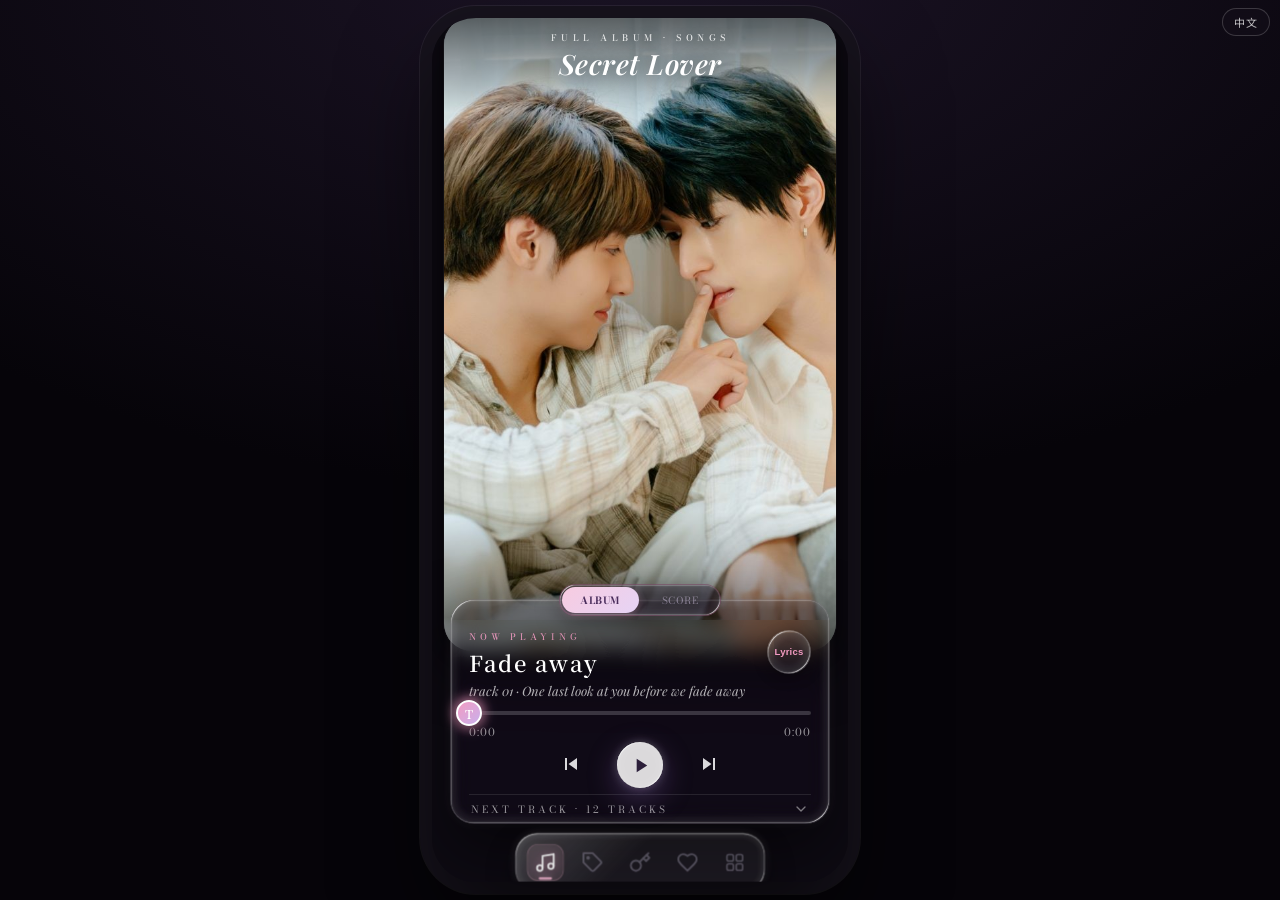
==== en.html @ 8507bc4d "fix iOS unlock zoom: .form-input font-size 16px (test+en)" ====
<!DOCTYPE html>
<html lang="en">
<head>
<meta charset="utf-8">
<!-- iPhone 鐵則：viewport-fit=cover 必須有，安全區才會生效 -->
<meta name="viewport" content="width=device-width, initial-scale=1, viewport-fit=cover">
<!-- PWA / iPhone 加入主畫面 -->
<meta name="apple-mobile-web-app-capable" content="yes">
<meta name="mobile-web-app-capable" content="yes">
<!-- theme-color 由 app.js 依 ALBUM_CONFIG.theme.themeColor 覆寫 -->
<meta name="theme-color" content="#0d0a12">
<meta name="app-version" content="v2-smooth">
<link rel="manifest" href="test.webmanifest">
<!-- 標題與 icon 由 app.js 從 config 填入 -->
<title>Secret Lover · OST Platform</title>
<link id="apple-touch-icon" rel="apple-touch-icon" href="score-cover.jpg">

<!-- 字體（想換字體就改這行 + styles.css 的 --font-* 變數） -->
<link rel="preconnect" href="https://fonts.googleapis.com">
<link rel="preconnect" href="https://fonts.gstatic.com" crossorigin>
<link href="https://fonts.googleapis.com/css2?family=Bodoni+Moda:ital,wght@0,400..900;1,400..900&family=Playfair+Display:ital,wght@0,400..900;1,400..900&family=Noto+Serif+TC:wght@400;600;700&family=Noto+Sans+TC:wght@400;500&display=swap" rel="stylesheet">

<style>
/* =====================================================================
 * ALBUM APP TEMPLATE — styles.css
 * =====================================================================
 * 不含專輯專屬資料。所有顏色透過 CSS 變數（由 app.js 從
 * ALBUM_CONFIG.theme 注入），換專輯不需要改這個檔案。
 *
 * iPhone 鐵則（來自實測，違反任何一條 iPhone Safari 就會壞）：
 *   1. 每個 backdrop-filter 都「同時」有 -webkit-backdrop-filter
 *   2. 安全區：env(safe-area-inset-top / bottom)
 *   3. 高度：100vh 後面補 100dvh
 *   4. viewport meta 必須有 viewport-fit=cover（在 index.html）
 * ===================================================================== */

:root {
  /* 預設值 = Secret Lover 主題；app.js 會用 ALBUM_CONFIG.theme 覆寫 */
  --bg: #0d0a12;
  --bg-top: #1c1426;
  --surface: rgba(22, 16, 28, .55);
  --primary: #f29bc2;
  --secondary: #c9b0ec;
  --accent: #afc7f6;
  --text: #ffffff;
  --muted: rgba(255, 255, 255, .62);
  /* app.js 會把 primary 換算成 r,g,b 填進來，供 rgba() 使用 */
  --primary-rgb: 242, 155, 194;
  --grad: linear-gradient(135deg, var(--primary), var(--secondary) 52%, var(--accent));
  --font-display: 'Playfair Display', serif;   /* 英文斜體大標 */
  --font-label: 'Bodoni Moda', serif;          /* 小型全大寫 label / 數字 */
  --font-serif-tc: 'Noto Serif TC', serif;     /* 中文標題 */
  --font-sans-tc: 'Noto Sans TC', sans-serif;  /* 中文內文 */
}

* { margin: 0; padding: 0; box-sizing: border-box; -webkit-tap-highlight-color: transparent; }

html, body {
  height: 100vh;
  height: 100dvh; /* iPhone：dvh 蓋掉 vh */
  overflow: hidden;
  background: var(--bg);
  color: var(--text);
  font-family: var(--font-sans-tc);
  -webkit-font-smoothing: antialiased;
}

/* ---- 舞台：手機滿版；桌機置中成手機比例 --------------------------- */
#stage {
  position: relative;
  width: 100%;
  height: 100vh;
  height: 100dvh;
  margin: 0 auto;
  overflow: hidden;
  background: var(--bg);
}
@media (min-width: 520px) {
  body { display: flex; align-items: center; justify-content: center;
         background: radial-gradient(130% 100% at 50% -5%, var(--bg-top), #060409 60%); }
  #stage { width: 416px; height: min(870px, 96vh); border-radius: 44px;
           box-shadow: 0 44px 90px rgba(0,0,0,.6), 0 0 0 12px #17131d, 0 0 0 13px rgba(255,255,255,.07); }
}

/* ---- 分頁 screen ---------------------------------------------------- */
.screen { position: absolute; inset: 0; display: none; overflow-y: auto;
          -webkit-overflow-scrolling: touch; }
.screen.active { display: block; }
.screen-sub { background: radial-gradient(120% 60% at 50% 0%, var(--bg-top), var(--bg) 70%);
              padding: 62px 0 calc(96px + env(safe-area-inset-bottom)); }

/* =====================================================================
 * PLAYER
 * =================================================================== */
#screen-player { background: var(--bg); }
.player-fold { height: 100%; min-height: 520px; display: flex; flex-direction: column; }

/* 封面：圓角長方形 + 上方留白（DESIGN LOCK：不要改成貼頂滿版） */
.cover-card {
  position: relative; flex: 1; min-height: 240px; overflow: hidden;
  margin: calc(16px + env(safe-area-inset-top)) 12px 0;
  border-radius: 28px;
  box-shadow: 0 22px 50px rgba(0,0,0,.58), 0 5px 16px rgba(0,0,0,.42), 0 0 0 1px rgba(255,255,255,.06);
}
.cover-card img, .cover-card video {
  position: absolute; inset: 0; width: 100%; height: 100%;
  object-fit: cover; object-position: center 42%;
  transform-origin: center 45%;
  animation: breathe 7s ease-in-out infinite;
  animation-play-state: paused; /* 播放時 app.js 切成 running（呼吸動畫） */
}
.cover-card.playing img, .cover-card.playing video { animation-play-state: running; }
/* 有設定 coverVideo 時，影片顯示、圖片當作影片載入前的 poster 用途隱藏 */
.cover-card video { display: none; }
.cover-card.has-video video { display: block; }
.cover-card.has-video img { display: none; }
.cover-shade {
  position: absolute; inset: 0;
  background: linear-gradient(180deg, rgba(0,0,0,.6) 0%, rgba(0,0,0,.33) 7%,
              transparent 15%, transparent 78%, rgba(0,0,0,.3) 91%, rgba(0,0,0,.51) 100%);
}
.cover-titles { position: absolute; top: 0; left: 0; right: 0; padding: 14px 24px 0;
                text-align: center; z-index: 2; }
.cover-eyebrow { font-family: var(--font-label); font-weight: 500; font-size: 9px;
                 letter-spacing: 4.5px; color: rgba(255,255,255,.85);
                 text-transform: uppercase; text-shadow: 0 1px 8px rgba(0,0,0,.5); }
.cover-title-en { font-family: var(--font-display); font-style: italic; font-weight: 600;
                  font-size: 28px; letter-spacing: .5px; line-height: 1; margin-top: 5px;
                  text-shadow: 0 3px 20px rgba(0,0,0,.6); }

/* Now Playing：毛玻璃卡片，往上疊在封面（DESIGN LOCK） */
.np-card {
  position: relative; z-index: 3;
  margin: -52px 18px calc(86px + env(safe-area-inset-bottom));
  padding: 12px 18px 4px;
  background: var(--surface);
  backdrop-filter: blur(22px);
  -webkit-backdrop-filter: blur(22px); /* iPhone 必要 */
  border: 1px solid rgba(255,255,255,.14);
  border-radius: 24px;
  box-shadow: 0 24px 60px rgba(0,0,0,.5);
}
.np-head { display: flex; justify-content: space-between; align-items: flex-start; }
.np-label { font-family: var(--font-label); font-size: 9px; letter-spacing: 4px;
            color: var(--primary); text-transform: uppercase; }
.np-title { font-family: var(--font-serif-tc); font-size: 22px; font-weight: 600;
            margin-top: 3px; letter-spacing: 1.5px;
            white-space: nowrap; overflow: hidden; text-overflow: ellipsis; }
.np-sub { font-family: var(--font-display); font-style: italic; font-size: 13px;
          color: rgba(255,255,255,.7); margin-top: 4px;
          white-space: nowrap; overflow: hidden; text-overflow: ellipsis; }
.np-actions { display: flex; gap: 8px; margin-left: 12px; flex: none; }
.icon-round {
  position: relative; width: 44px; height: 44px; border-radius: 50%;
  background: rgba(var(--primary-rgb), .12); border: 1px solid rgba(var(--primary-rgb), .45);
  display: flex; align-items: center; justify-content: center; cursor: pointer; color: var(--primary);
}
.icon-round:active { transform: scale(.92); }
.icon-round.liked svg { animation: bounce .5s ease; }

/* 進度條 */
.prog { position: relative; height: 4px; border-radius: 4px;
        background: rgba(255,255,255,.18); cursor: pointer; margin-top: 12px;
        touch-action: none; }
.prog-fill { position: absolute; left: 0; top: 0; height: 100%; border-radius: 4px;
             width: 0%; background: var(--grad); }
.prog-glow { position: absolute; top: 50%; left: 0%; transform: translate(-50%, -50%);
             width: 32px; height: 32px; border-radius: 50%;
             background: rgba(var(--primary-rgb), .9); filter: blur(7px); opacity: .34;
             pointer-events: none; }
.prog-glow.pulsing { animation: dotPulse 2.4s ease-in-out infinite; }
.prog-dot { position: absolute; top: 50%; left: 0%; transform: translate(-50%, -50%);
            width: 26px; height: 26px; border-radius: 50%; z-index: 1;
            background: var(--grad); border: 2px solid #fff;
            display: flex; align-items: center; justify-content: center;
            font-family: var(--font-serif-tc); font-size: 12px; font-weight: 600; color: #fff;
            box-shadow: 0 2px 10px rgba(0,0,0,.4), 0 0 12px rgba(var(--primary-rgb), .9); }
.prog-dot:empty { width: 14px; height: 14px; } /* 沒設定角色標籤時退回小圓點 */
.np-times { display: flex; justify-content: space-between; margin-top: 9px;
            font-family: var(--font-label); font-size: 11px; letter-spacing: 1px;
            color: rgba(255,255,255,.55); }

/* 控制鍵 */
.np-controls { display: flex; align-items: center; justify-content: center;
               gap: 28px; margin-top: 2px; }
.btn-ghost { background: none; border: none; cursor: pointer; padding: 6px;
             color: rgba(255,255,255,.85); }
.btn-ghost:active { transform: scale(.9); }
.btn-play {
  width: 46px; height: 46px; border-radius: 50%; border: none; cursor: pointer;
  background: rgba(255,255,255,.85);
  backdrop-filter: blur(4px);
  -webkit-backdrop-filter: blur(4px);
  display: flex; align-items: center; justify-content: center;
  box-shadow: 0 10px 30px rgba(120,90,160,.45),
              inset 0 1px 10px rgba(var(--primary-rgb), .55),
              inset 0 0 0 1px rgba(255,255,255,.55);
}
.btn-play:active { transform: scale(.94); }
.btn-play svg { fill: #2c1f3a; }

/* Next Scene（打開 Bottom Sheet） */
.np-next { display: flex; align-items: center; justify-content: space-between;
           border-top: 1px solid rgba(255,255,255,.10); margin-top: 6px;
           padding: 6px 2px 2px; cursor: pointer; }
.np-next span { font-family: var(--font-label); font-size: 10px; letter-spacing: 3px;
                color: rgba(255,255,255,.6); text-transform: uppercase; }

/* 曲目列表（fold 之下） */
.tracklist-block { background: var(--bg);
                   /* 依照《播放器設計系統－完整規格》：版面結構圖裡 NP 卡下面
                      直接就是浮動 nav，曲目清單是靠 Next Scene 打開 Bottom Sheet
                      看，不是在主畫面用負 margin 「偷跑」出來。這裡不做任何負值
                      上拉，避免跟 nav 佔用的區域打架。 */
                   margin-top: 0;
                   padding: 18px 16px calc(120px + env(safe-area-inset-bottom)); }
.tracklist-caption { font-family: var(--font-label); font-size: 10px; letter-spacing: 3px;
                     color: rgba(255,255,255,.5); text-transform: uppercase; padding: 0 12px 8px; }
.track-row { display: flex; align-items: center; gap: 13px; padding: 10px 12px;
             border-radius: 14px; cursor: pointer; }
.track-row:active { background: rgba(255,255,255,.05); }
.track-row.current { background: rgba(var(--primary-rgb), .10); }
.track-row.revealing { animation: reveal .5s ease both; }
.track-num { font-family: var(--font-label); font-size: 13px; width: 24px;
             text-align: center; color: #9a93a8; flex: none; }
.track-name { flex: 1; min-width: 0; font-family: var(--font-serif-tc); font-size: 16px;
              color: rgba(255,255,255,.82);
              white-space: nowrap; overflow: hidden; text-overflow: ellipsis; }
.track-row.current .track-num { color: var(--primary); }
.track-row.current .track-name { color: #fff; }
.track-row.locked .track-num { color: #5f5870; }
.track-row.locked .track-name { color: #7a7388; font-style: italic; letter-spacing: 1px; }
.track-dl { display: flex; align-items: center; justify-content: center;
            width: 34px; height: 34px; flex: none; border: none; border-radius: 10px;
            background: rgba(var(--primary-rgb), .12); cursor: pointer; color: var(--primary); }

/* =====================================================================
 * BOTTOM SHEET（曲目表：可滑動、iOS 拖曳把手關閉）
 * =================================================================== */
#sheet-backdrop { position: absolute; inset: 0; z-index: 60;
                  background: rgba(8,6,12,.55); animation: fadeIn .25s ease; }
#sheet {
  position: absolute; left: 0; right: 0; bottom: 0; z-index: 61; height: 84%;
  background: linear-gradient(180deg, var(--bg-top), var(--bg));
  border-radius: 26px 26px 0 0;
  border-top: 1px solid rgba(255,255,255,.12);
  display: flex; flex-direction: column;
  animation: slideUp .32s cubic-bezier(.22,.9,.3,1);
  touch-action: none; /* 拖曳關閉時避免頁面捲動打架 */
  will-change: transform;
}
#sheet.dragging { animation: none; transition: none; }
#sheet.snapping { transition: transform .28s cubic-bezier(.22,.9,.3,1); }
.sheet-grabber { width: 44px; height: 5px; border-radius: 3px;
                 background: rgba(255,255,255,.28); margin: 10px auto 0; flex: none; }
.sheet-head { padding: 8px 24px; display: flex; align-items: center;
              justify-content: space-between; flex: none; }
.sheet-eyebrow { font-family: var(--font-label); font-size: 10px; letter-spacing: 4px;
                 color: var(--primary); text-transform: uppercase; }
.sheet-title { font-family: var(--font-serif-tc); font-size: 15px; margin-top: 4px;
               letter-spacing: 2px; }
.sheet-close { width: 34px; height: 34px; border-radius: 50%;
               background: rgba(255,255,255,.08); border: none; color: #fff;
               cursor: pointer; display: flex; align-items: center; justify-content: center; }
.sheet-list { flex: 1; overflow-y: auto; -webkit-overflow-scrolling: touch;
              padding: 6px 14px calc(30px + env(safe-area-inset-bottom));
              touch-action: pan-y; }
.sheet-list .track-row { padding: 13px 14px; }

/* =====================================================================
 * LYRICS OVERLAY
 * =================================================================== */
#lyrics-overlay { position: absolute; inset: 0; z-index: 65;
                  background: rgba(10,7,14,.92);
                  backdrop-filter: blur(18px);
                  -webkit-backdrop-filter: blur(18px);
                  display: flex; flex-direction: column; animation: fadeIn .25s ease; }
.lyrics-head { flex: none; padding: calc(20px + env(safe-area-inset-top)) 24px 10px;
               display: flex; align-items: flex-start; justify-content: space-between; }
.lyrics-body { flex: 1; overflow-y: auto; -webkit-overflow-scrolling: touch;
               padding: 8px 30px calc(60px + env(safe-area-inset-bottom));
               font-family: var(--font-serif-tc); font-size: 16px; line-height: 2.2;
               color: rgba(255,255,255,.86); white-space: pre-wrap; text-align: center;
               letter-spacing: 1px; }
.lyrics-empty { color: var(--muted); font-size: 13px; padding-top: 60px; text-align: center; }

/* =====================================================================
 * PURCHASE（付費Unlock頁）
 * =================================================================== */
.page-titles { text-align: center; padding: 0 28px; }
.page-title-en { font-family: var(--font-display); font-style: italic; font-size: 27px; }
.page-title-tc { font-family: var(--font-serif-tc); font-size: 16px;
                 color: rgba(255,255,255,.85); letter-spacing: 2px; margin-top: 8px; }
.page-note { font-size: 12.5px; color: rgba(255,255,255,.5); margin-top: 12px; line-height: 1.75; }

.plans { padding: 28px 22px 0; display: flex; flex-direction: column; gap: 18px; }
.plan { position: relative; border-radius: 22px; padding: 24px 22px; cursor: pointer;
        background: rgba(255,255,255,.04); border: 1.5px solid rgba(255,255,255,.12); }
.plan.deluxe { background: rgba(var(--primary-rgb), .07);
               border-color: rgba(var(--primary-rgb), .45); }
.plan.selected { border-color: var(--primary); }
.plan-badge { position: absolute; top: -11px; right: 18px; background: var(--grad);
              color: #fff; font-family: var(--font-label); font-size: 10px;
              padding: 5px 12px; border-radius: 20px; letter-spacing: 2px; }
.plan-name { font-family: var(--font-serif-tc); font-size: 15px; letter-spacing: 1px; }
.plan-price { font-family: var(--font-label); font-size: 30px; font-weight: 700; margin-top: 4px; }
.plan-features { margin-top: 16px; display: flex; flex-direction: column; gap: 10px; }
.plan-feature { display: flex; gap: 9px; font-size: 12.5px; color: rgba(255,255,255,.7);
                align-items: center; }
.plan-feature svg { flex: none; stroke: var(--primary); }

.cta-block { padding: 18px 24px 0; }
.btn-primary { display: block; width: 100%; text-align: center; padding: 15px;
               border-radius: 16px; background: var(--grad); color: #fff; border: none;
               font-family: var(--font-serif-tc); font-size: 14px; letter-spacing: 2px;
               cursor: pointer; font-weight: 600; }
.btn-primary:active { transform: scale(.98); }
.btn-outline { display: block; width: 100%; text-align: center; padding: 14px;
               margin-top: 11px; border-radius: 16px; background: none; color: var(--primary);
               border: 1.5px solid rgba(var(--primary-rgb), .5);
               font-family: var(--font-serif-tc); font-size: 13px; letter-spacing: 2px;
               cursor: pointer; }

/* =====================================================================
 * UNLOCK（兌換頁）
 * =================================================================== */
.unlock-lock-badge { width: 62px; height: 62px; border-radius: 50%;
                     background: rgba(var(--primary-rgb), .14);
                     border: 1px solid rgba(var(--primary-rgb), .4);
                     display: flex; align-items: center; justify-content: center;
                     margin: 0 auto 16px; color: var(--primary); }
.form-block { padding: 22px 28px 0; }
.form-label { font-family: var(--font-label); font-size: 11px; font-weight: 600;
              color: rgba(255,255,255,.5); letter-spacing: 3px; }
.form-input { width: 100%; margin: 9px 0 18px; padding: 15px; border-radius: 16px;
              border: 1.5px solid rgba(255,255,255,.14); background: rgba(255,255,255,.05);
              font-size: 14px; color: #fff; outline: none; font-family: var(--font-serif-tc); }
.form-input:focus { border-color: rgba(var(--primary-rgb), .6); }
.form-hint { text-align: center; font-size: 12px; color: rgba(255,255,255,.5); margin-top: 22px;
             cursor: pointer; }
.form-hint b { color: var(--primary); font-weight: 500; }

.unlocked-card { border-radius: 22px; background: rgba(var(--primary-rgb), .08);
                 border: 1px solid rgba(var(--primary-rgb), .3);
                 padding: 28px 22px; text-align: center; margin: 26px 24px 0; }
.unlocked-check { width: 58px; height: 58px; border-radius: 50%; background: var(--grad);
                  display: flex; align-items: center; justify-content: center; margin: 0 auto 16px; }
.unlocked-eyebrow { font-family: var(--font-label); font-size: 11px; color: var(--primary);
                    letter-spacing: 3px; }
.unlocked-title { font-family: var(--font-serif-tc); font-size: 17px; margin-top: 8px;
                  letter-spacing: 1px; }
.unlocked-actions { display: flex; gap: 10px; margin-top: 20px; justify-content: center;
                    flex-wrap: wrap; }
.btn-chip { display: flex; align-items: center; gap: 7px; padding: 13px 22px;
            border-radius: 14px; background: rgba(255,255,255,.08); color: #fff;
            border: 1px solid rgba(255,255,255,.16); font-family: var(--font-serif-tc);
            font-size: 13px; letter-spacing: 1.5px; cursor: pointer; text-decoration: none; }
.btn-chip.grad { background: var(--grad); border: none; }
.unlocked-note { font-size: 11px; color: rgba(255,255,255,.38); margin-top: 13px;
                 letter-spacing: .5px; }
.unlocked-reset { font-size: 11px; color: rgba(255,255,255,.28); margin-top: 16px;
                  letter-spacing: .5px; cursor: pointer; text-decoration: underline;
                  text-underline-offset: 3px; }

/* =====================================================================
 * MOOD WALL（粉絲Mood Wall）
 * =================================================================== */
.mood-count { text-align: center; font-size: 12px; color: rgba(255,255,255,.5);
              letter-spacing: .5px; padding: 18px 28px 4px; }
.mood-count b { color: var(--primary); font-weight: 600; font-family: var(--font-label); }
.mood-form { margin: 10px 20px 0; padding: 18px 17px; border-radius: 22px;
             background: rgba(255,255,255,.05);
             backdrop-filter: blur(10px);
             -webkit-backdrop-filter: blur(10px);
             border: 1px solid rgba(var(--primary-rgb), .22);
             box-shadow: 0 12px 30px rgba(0,0,0,.3); }
.mood-form .form-input { margin: 0; padding: 12px 14px; border-radius: 14px; font-size: 13.5px; }
.mood-tags { display: flex; flex-wrap: wrap; gap: 8px; margin: 14px 0 4px; }
.mood-tag { padding: 7px 14px; border-radius: 20px; font-size: 12px;
            font-family: var(--font-serif-tc); cursor: pointer;
            background: rgba(255,255,255,.05); color: rgba(255,255,255,.6);
            border: 1px solid rgba(255,255,255,.16); }
.mood-tag.selected { background: var(--grad); color: #fff; border-color: transparent;
                     box-shadow: 0 5px 14px rgba(var(--primary-rgb), .3); }
.mood-textarea { width: 100%; min-height: 74px; resize: none; margin-top: 12px;
                 padding: 13px 15px; border-radius: 14px;
                 border: 1.5px solid rgba(255,255,255,.14); background: rgba(255,255,255,.05);
                 font-size: 13.5px; line-height: 1.6; color: #fff; outline: none;
                 font-family: var(--font-serif-tc); }
.mood-chars { text-align: right; font-family: var(--font-label); font-size: 11px;
              color: rgba(255,255,255,.4); margin-top: 6px; }
.mood-err { color: var(--primary); font-size: 11.5px; text-align: center; margin-top: 4px; }
.mood-submit { margin-top: 10px; border-radius: 22px; }
.mood-notes { padding: 20px 20px 0; }
.mood-note { background: rgba(255,255,255,.04);
             backdrop-filter: blur(8px);
             -webkit-backdrop-filter: blur(8px);
             border: 1px solid rgba(255,255,255,.08); border-radius: 18px;
             padding: 15px 17px; margin-bottom: 12px; }
.mood-note.new { animation: reveal .5s ease both; }
.mood-note-head { display: flex; align-items: center; gap: 9px; margin-bottom: 9px; }
.mood-note-name { font-family: var(--font-serif-tc); font-size: 13px; font-weight: 600;
                  color: #e6def0; }
.mood-note-tag { font-size: 10.5px; color: var(--primary);
                 background: rgba(var(--primary-rgb), .14); padding: 3px 10px;
                 border-radius: 14px; letter-spacing: .5px; white-space: nowrap; }
.mood-note-text { font-family: var(--font-serif-tc); font-size: 13.5px; line-height: 1.7;
                  color: rgba(255,255,255,.85); }
.mood-note-time { font-family: var(--font-label); font-size: 10.5px;
                  color: rgba(255,255,255,.35); margin-top: 9px; letter-spacing: .5px; }

/* =====================================================================
 * GALLERY（Photos：橫向滑動相簿，scroll-snap 一次一張）
 * =================================================================== */
.gallery-scroll {
  display: flex; gap: 14px; margin-top: 22px; padding: 4px 28px 8px;
  overflow-x: auto; scroll-snap-type: x mandatory; -webkit-overflow-scrolling: touch;
  scrollbar-width: none;
}
.gallery-scroll::-webkit-scrollbar { display: none; }
.gallery-slide {
  position: relative; flex: 0 0 78%; scroll-snap-align: center;
  aspect-ratio: 3 / 4.4; border-radius: 24px; overflow: hidden;
  box-shadow: 0 18px 40px rgba(0,0,0,.5), 0 4px 14px rgba(0,0,0,.35),
              0 0 0 1px rgba(255,255,255,.06);
}
.gallery-slide img {
  position: absolute; inset: 0; width: 100%; height: 100%;
  object-fit: cover; object-position: center 30%;
}
.gallery-slide .gallery-shade {
  position: absolute; inset: 0;
  background: linear-gradient(180deg, transparent 60%, rgba(0,0,0,.55) 100%);
}
.gallery-slide .gallery-caption {
  position: absolute; left: 16px; right: 16px; bottom: 14px;
  font-family: var(--font-serif-tc); font-size: 12.5px; letter-spacing: .5px;
  color: rgba(255,255,255,.9);
}
.gallery-dots { display: flex; justify-content: center; gap: 7px; margin-top: 16px; }
.gallery-dot { width: 6px; height: 6px; border-radius: 50%;
               background: rgba(255,255,255,.25); transition: background .25s ease, transform .25s ease; }
.gallery-dot.active { background: var(--primary); transform: scale(1.3); }

/* =====================================================================
 * FLOATING ISLAND BOTTOM NAV（DESIGN LOCK：浮動島狀 pill）
 * =================================================================== */
#nav-wrap { position: absolute; left: 0; right: 0;
            bottom: calc(12px + env(safe-area-inset-bottom)); /* 避開 home indicator */
            z-index: 70; display: flex; justify-content: center; pointer-events: none; }
#nav { position: relative; display: flex; padding: 6px; border-radius: 30px;
       background: rgba(18,18,22,.16);
       backdrop-filter: blur(44px) saturate(1.7);
       -webkit-backdrop-filter: blur(44px) saturate(1.7); /* iPhone 必要 */
       border: 1px solid rgba(255,255,255,.1);
       box-shadow: 0 16px 42px rgba(0,0,0,.44), 0 2px 8px rgba(0,0,0,.26),
                   inset 0 1px 0 rgba(255,255,255,.32), inset 0 -8px 16px rgba(255,255,255,.05);
       pointer-events: auto; }
#nav::before { content: ""; position: absolute; inset: 0; border-radius: 30px;
               background: linear-gradient(135deg, rgba(255,255,255,.16), transparent 42%);
               pointer-events: none; }
#nav-ind { position: absolute; top: 6px; left: 6px; width: 64px;
           height: calc(100% - 12px); border-radius: 21px;
           transform: translateX(0);
           transition: transform .46s cubic-bezier(.34,1.32,.42,1);
           background: linear-gradient(180deg, rgba(255,255,255,.26), rgba(var(--primary-rgb), .12));
           box-shadow: inset 0 1px 0 rgba(255,255,255,.45),
                       inset 0 0 12px rgba(var(--primary-rgb), .18),
                       inset 0 -6px 12px rgba(255,255,255,.06), 0 4px 12px rgba(0,0,0,.16);
           backdrop-filter: blur(6px);
           -webkit-backdrop-filter: blur(6px);
           pointer-events: none; }
.navbtn { position: relative; z-index: 1; width: 64px; padding: 7px 0 6px;
          border: none; background: none; cursor: pointer;
          display: flex; flex-direction: column; align-items: center; gap: 3px;
          font-family: var(--font-serif-tc); font-size: 9px; letter-spacing: 1.2px;
          color: #8f8a9c; transition: color .3s ease, transform .18s ease; }
.navbtn:active { transform: scale(.92); }
.navbtn .navico { display: flex; transition: filter .35s ease; }
.navbtn .navlbl { opacity: .62; transition: opacity .3s ease; }
.navbtn.active { color: #fbd6e6; }
.navbtn.active .navico { filter: drop-shadow(0 0 7px rgba(var(--primary-rgb), .6)); }
.navbtn.active .navlbl { opacity: 1; }
.navbtn.pop .navico { animation: tabPop .26s cubic-bezier(.34,1.3,.4,1); }

/* =====================================================================
 * TOAST / 動畫特效
 * =================================================================== */
#toast { position: absolute; left: 50%; bottom: calc(96px + env(safe-area-inset-bottom));
         z-index: 100; transform: translateX(-50%);
         background: rgba(20,15,26,.96); border: 1px solid rgba(var(--primary-rgb), .4);
         color: #fff; padding: 10px 20px; border-radius: 22px; font-size: 12.5px;
         font-family: var(--font-serif-tc); white-space: nowrap; max-width: 84%;
         overflow: hidden; text-overflow: ellipsis; text-align: center;
         box-shadow: 0 8px 24px rgba(0,0,0,.5);
         opacity: 0; pointer-events: none; transition: opacity .25s ease; }
#toast.show { opacity: 1; }

#fx-layer { position: absolute; inset: 0; z-index: 80; pointer-events: none; overflow: hidden; }
.fx-heart { position: absolute; }
.fx-glow { position: absolute; width: 150px; height: 150px; border-radius: 50%;
           background: radial-gradient(circle, rgba(var(--primary-rgb), .55),
                       rgba(var(--primary-rgb), .22) 55%, transparent 72%);
           transform: translate(-50%, -50%); animation: glowFade 1.1s ease-out both; }
.fx-ring { position: absolute; width: 64px; height: 64px; border-radius: 50%;
           border: 1.5px solid rgba(var(--primary-rgb), .8);
           transform: translate(-50%, -50%);
           animation: ringPulse .9s cubic-bezier(.2,.7,.3,1) both; }
.fx-bloom { position: absolute; transform: translate(-50%, -50%);
            filter: drop-shadow(0 4px 14px rgba(var(--primary-rgb), .6));
            animation: bloomHeart 1s cubic-bezier(.3,1.3,.5,1) both; }
#unlock-fx { position: absolute; inset: 0; z-index: 90; pointer-events: none;
             background: radial-gradient(60% 50% at 50% 45%,
                         rgba(var(--primary-rgb), .55), rgba(var(--primary-rgb), .3) 45%,
                         transparent 72%);
             animation: burstGlow 1.8s ease-out forwards; }
#unlock-fx .fx-ring2 { position: absolute; left: 50%; top: 42%;
                       transform: translate(-50%, -50%); width: 120px; height: 120px;
                       border-radius: 50%; border: 2px solid rgba(var(--primary-rgb), .7);
                       animation: ring 1.4s ease-out forwards; }
.fx-float { position: absolute; bottom: 35%; animation: floatUp 1.2s ease-out both; }

.hidden { display: none !important; }

/* ---- keyframes ------------------------------------------------------ */
@keyframes breathe   { 0%,100% { transform: scale(1); } 50% { transform: scale(1.05); } }
@keyframes reveal    { 0% { opacity: 0; transform: translateY(12px); } 100% { opacity: 1; transform: none; } }
@keyframes fadeIn    { from { opacity: 0; } to { opacity: 1; } }
@keyframes slideUp   { from { transform: translateY(100%); } to { transform: none; } }
@keyframes bounce    { 0% { transform: scale(1); } 30% { transform: scale(1.2); } 55% { transform: scale(.95); } 100% { transform: scale(1); } }
@keyframes tabPop    { 0% { transform: scale(1); } 32% { transform: scale(.9); } 66% { transform: scale(1.07); } 100% { transform: scale(1); } }
@keyframes dotPulse  { 0%,100% { opacity: .3; transform: translate(-50%,-50%) scale(.8); } 50% { opacity: .78; transform: translate(-50%,-50%) scale(1.25); } }
@keyframes ring      { 0% { transform: translate(-50%,-50%) scale(.6); opacity: .7; } 100% { transform: translate(-50%,-50%) scale(2.4); opacity: 0; } }
@keyframes ringPulse { 0% { opacity: .7; transform: translate(-50%,-50%) scale(.35); } 100% { opacity: 0; transform: translate(-50%,-50%) scale(2.8); } }
@keyframes glowFade  { 0% { opacity: 0; transform: translate(-50%,-50%) scale(.5); } 28% { opacity: 1; transform: translate(-50%,-50%) scale(1); } 100% { opacity: 0; transform: translate(-50%,-50%) scale(1.6); } }
@keyframes bloomHeart{ 0% { opacity: 0; transform: translate(-50%,-50%) scale(.25); } 32% { opacity: 1; transform: translate(-50%,-50%) scale(1.18); } 48% { transform: translate(-50%,-50%) scale(1); } 100% { opacity: 0; transform: translate(-50%,-50%) scale(.9) translateY(-30px); } }
@keyframes burstGlow { 0% { opacity: 0; } 25% { opacity: 1; } 100% { opacity: 0; } }
@keyframes floatUp   { 0% { opacity: 0; transform: translateY(0) scale(.5); } 12% { opacity: 1; } 100% { opacity: 0; transform: translateY(-220px) scale(1.15); } }
@keyframes floatHeart{ 0% { opacity: 0; transform: translate(-50%,-50%) scale(.2) rotate(0); }
                       18% { opacity: .95; transform: translate(-50%,-50%) scale(var(--s)) rotate(0); }
                       100% { opacity: 0; transform: translate(calc(-50% + var(--dx)), calc(-50% - var(--rise))) scale(var(--s)) rotate(var(--r2)); } }
@keyframes heartbeat { 0%,100% { transform: scale(1); } 30% { transform: scale(1.22); } 55% { transform: scale(1); } }

</style>
</head>
<body>
<div id="viewfade" style="position:fixed;inset:0;background:#0d0a12;z-index:99999;opacity:0;pointer-events:none;transition:opacity .2s ease"></div>
<script>(function(){try{if(sessionStorage.getItem('slv-switch')==='1'){var f=document.getElementById('viewfade');f.style.transition='none';f.style.opacity='1';}}catch(e){}})();</script>
<div id="stage">

  <!-- ================= PLAYER（Listen）================= -->
  <section id="screen-player" class="screen active">
    <div class="player-fold">

      <!-- 封面（換圖：album-config.js → coverImage） -->
      <div class="cover-card" id="cover-card">
        <img id="cover-img" src="" alt="">
        <video id="cover-video" autoplay muted loop playsinline webkit-playsinline></video>
        <div class="cover-shade"></div>
        <div class="cover-titles">
          <div class="cover-eyebrow" id="cover-eyebrow"></div>
          <div class="cover-title-en" id="cover-title-en"></div>
        </div>
      </div>

      <!-- Now Playing 毛玻璃卡片 -->
      <div class="np-card">
        <div class="np-head">
          <div style="flex:1;min-width:0">
            <div class="np-label" id="np-label"></div>
            <div class="np-title" id="np-title">—</div>
            <div class="np-sub" id="np-sub"></div>
          </div>
          <div class="np-actions">
            <!-- Lyrics按鈕（這首歌沒Lyrics時 app.js 會自動隱藏） -->
            <button class="icon-round" id="btn-lyrics" title="Lyrics">
              <svg width="20" height="20" viewBox="0 0 24 24" fill="none" stroke="currentColor" stroke-width="2" stroke-linecap="round" stroke-linejoin="round"><path d="M12 20h9"/><path d="M4 20h2"/><path d="M4 4h16"/><path d="M4 12h10"/></svg>
            </button>
            <!-- heart-flutter收藏 -->
            <button class="icon-round" id="btn-heart" title="Save this moment">
              <svg width="22" height="22" viewBox="0 0 24 24" fill="none" stroke="currentColor" stroke-width="2" stroke-linejoin="round"><path d="M12 21s-7.5-4.6-10-9.3C.3 8.3 1.9 4.8 5.2 4.8c2 0 3.3 1.2 3.9 2.2.6-1 1.9-2.2 3.9-2.2 3.3 0 4.9 3.5 3.2 6.9C19.5 16.4 12 21 12 21z"/></svg>
            </button>
          </div>
        </div>

        <!-- 進度條（可點、可拖曳） -->
        <div class="prog" id="prog">
          <div class="prog-fill" id="prog-fill"></div>
          <div class="prog-glow" id="prog-glow"></div>
          <div class="prog-dot" id="prog-dot"></div>
        </div>
        <div class="np-times"><span id="t-cur">0:00</span><span id="t-dur">0:00</span></div>

        <!-- 控制鍵 -->
        <div class="np-controls">
          <button class="btn-ghost" id="btn-prev" title="Previous">
            <svg width="24" height="24" viewBox="0 0 24 24" fill="currentColor"><path d="M6 6h2v12H6zm3.5 6 8.5 6V6z"/></svg>
          </button>
          <button class="btn-play" id="btn-play" title="Play / Pause">
            <svg width="23" height="23" viewBox="0 0 24 24"><path id="play-icon-path" d="M8 5v14l11-7z"/></svg>
          </button>
          <button class="btn-ghost" id="btn-next" title="Next">
            <svg width="24" height="24" viewBox="0 0 24 24" fill="currentColor"><path d="M6 18l8.5-6L6 6v12zM16 6v12h2V6h-2z"/></svg>
          </button>
        </div>

        <!-- Next Scene → 打開 Bottom Sheet 曲目表 -->
        <div class="np-next" id="btn-open-sheet">
          <span id="next-scene-label"></span>
          <svg width="16" height="16" viewBox="0 0 24 24" fill="none" stroke="rgba(255,255,255,.45)" stroke-width="2" stroke-linecap="round" stroke-linejoin="round"><polyline points="6 9 12 15 18 9"/></svg>
        </div>
      </div>
    </div>

    <!-- 完整曲目列表（fold 之下，與 OST 相同） -->
    <div class="tracklist-block">
      <div class="tracklist-caption" id="tracklist-caption"></div>
      <div id="tracklist"></div>
    </div>
  </section>

  <!-- ================= PURCHASE（付費Unlock）================= -->
  <section id="screen-purchase" class="screen screen-sub">
    <div class="page-titles">
      <div class="page-title-en" id="purchase-title-en"></div>
      <div class="page-title-tc" id="purchase-title-tc"></div>
      <div class="page-note" id="purchase-note"></div>
    </div>
    <!-- 方案卡（app.js 依 config.payment 產生） -->
    <div class="plans" id="plans"></div>
    <div class="cta-block">
      <button class="btn-primary" id="btn-checkout"></button>
      <button class="btn-outline" id="btn-goto-unlock">Already purchased? Enter your code</button>
    </div>
  </section>

  <!-- ================= UNLOCK（Secret · 兌換）================= -->
  <section id="screen-unlock" class="screen screen-sub">
    <div class="page-titles">
      <div class="page-title-en" id="unlock-title-en"></div>
      <div class="page-title-tc" id="unlock-subtitle" style="font-size:14px;color:rgba(255,255,255,.6);letter-spacing:3px"></div>
    </div>

    <!-- 未Unlock：email + code 表單 -->
    <div id="unlock-form-view">
      <div style="text-align:center;padding:26px 28px 0">
        <div class="unlock-lock-badge">
          <svg width="26" height="26" viewBox="0 0 24 24" fill="none" stroke="currentColor" stroke-width="2" stroke-linecap="round" stroke-linejoin="round"><rect x="3" y="11" width="18" height="11" rx="2"/><path d="M7 11V7a5 5 0 0 1 9.9-1"/></svg>
        </div>
        <div class="page-note" style="margin-top:0;padding:0 10px">購買後兌換碼會寄到信箱，請用「購買時的 email」UnlockFull Album</div>
      </div>
      <div class="form-block">
        <label class="form-label" for="in-email">EMAIL</label>
        <input class="form-input" id="in-email" type="email" placeholder="you@example.com" autocomplete="email">
        <label class="form-label" for="in-code">REDEEM CODE</label>
        <input class="form-input" id="in-code" type="text" placeholder="" autocomplete="off" style="margin-bottom:22px">
        <button class="btn-primary" id="btn-redeem">Unlock</button>
        <div class="form-hint" id="btn-goto-purchase">Not purchased yet? <b>See plans →</b></div>
      </div>
    </div>

    <!-- 已Unlock -->
    <div id="unlock-done-view" class="hidden">
      <div class="unlocked-card">
        <div class="unlocked-check">
          <svg width="26" height="26" viewBox="0 0 24 24" fill="none" stroke="#fff" stroke-width="2.4" stroke-linecap="round" stroke-linejoin="round"><polyline points="20 6 9 17 4 12"/></svg>
        </div>
        <div class="unlocked-eyebrow">FULL ALBUM UNLOCKED</div>
        <div class="unlocked-title" id="unlocked-title"></div>
        <div class="page-note" id="unlocked-desc" style="margin-top:8px"></div>
        <div class="unlocked-actions">
          <button class="btn-chip" id="btn-goto-player">Go listen →</button>
          <a class="btn-chip grad hidden" id="btn-wav" target="_blank" rel="noopener">
            <svg width="15" height="15" viewBox="0 0 24 24" fill="none" stroke="#fff" stroke-width="2.2" stroke-linecap="round" stroke-linejoin="round"><path d="M21 15v4a2 2 0 0 1-2 2H5a2 2 0 0 1-2-2v-4"/><polyline points="7 10 12 15 17 10"/><line x1="12" y1="15" x2="12" y2="3"/></svg>
            Download lossless WAV ↗
          </a>
        </div>
        <div class="unlocked-note" id="unlocked-plan-note"></div>
        <div class="unlocked-reset" id="btn-reset-unlock">Reset unlock (test only)</div>
      </div>
    </div>
  </section>

  <!-- ================= MOOD WALL（Mood Wall）================= -->
  <section id="screen-mood" class="screen screen-sub">
    <div class="page-titles">
      <div style="font-family:var(--font-label);font-weight:700;font-size:23px;letter-spacing:3px" id="mood-heading"></div>
      <div class="page-title-tc" id="mood-subheading" style="font-size:13px;color:rgba(255,255,255,.65);margin-top:12px;letter-spacing:1px;line-height:1.7"></div>
      <div style="font-family:var(--font-label);font-size:10px;letter-spacing:3px;color:var(--primary);margin-top:7px;text-transform:uppercase" id="mood-eyebrow"></div>
    </div>
    <div class="mood-count">Tonight <b id="mood-count">0</b> people left their secrets here.</div>
    <div class="mood-form">
      <input class="form-input" id="mood-name" type="text" placeholder="Your nickname" maxlength="16" autocomplete="off">
      <div class="mood-tags" id="mood-tags"></div>
      <textarea class="mood-textarea" id="mood-text" maxlength="80" placeholder="Listening to this song right now — what do you want to leave behind?"></textarea>
      <div class="mood-chars"><span id="mood-chars">0</span> / 80</div>
      <div class="mood-err hidden" id="mood-err">Write a little something first.</div>
      <button class="btn-primary mood-submit" id="btn-mood-submit">Leave a mood</button>
    </div>
    <div class="mood-notes" id="mood-notes"></div>
  </section>

  <!-- ================= GALLERY（Photos，滑動相簿）================= -->
  <section id="screen-gallery" class="screen screen-sub">
    <div class="page-titles">
      <div style="font-family:var(--font-label);font-weight:700;font-size:23px;letter-spacing:3px" id="gallery-heading">GALLERY</div>
      <div class="page-title-tc" id="gallery-subheading" style="font-size:13px;color:rgba(255,255,255,.65);margin-top:12px;letter-spacing:1px;line-height:1.7"></div>
    </div>
    <div class="gallery-scroll" id="gallery-scroll"></div>
    <div class="gallery-dots" id="gallery-dots"></div>
  </section>

  <!-- ================= BOTTOM SHEET（曲目表，可拖曳關閉）================= -->
  <div id="sheet-backdrop" class="hidden"></div>
  <div id="sheet" class="hidden">
    <div class="sheet-grabber" id="sheet-grabber"></div>
    <div class="sheet-head">
      <div>
        <div class="sheet-eyebrow">Track List</div>
        <div class="sheet-title" id="sheet-title"></div>
      </div>
      <button class="sheet-close" id="btn-close-sheet">
        <svg width="18" height="18" viewBox="0 0 24 24" fill="none" stroke="currentColor" stroke-width="2" stroke-linecap="round"><line x1="6" y1="6" x2="18" y2="18"/><line x1="18" y1="6" x2="6" y2="18"/></svg>
      </button>
    </div>
    <div class="sheet-list" id="sheet-list"></div>
  </div>

  <!-- ================= LYRICS OVERLAY ================= -->
  <div id="lyrics-overlay" class="hidden">
    <div class="lyrics-head">
      <div>
        <div class="sheet-eyebrow" id="lyrics-eyebrow">Lyrics</div>
        <div class="sheet-title" id="lyrics-title"></div>
      </div>
      <button class="sheet-close" id="btn-close-lyrics">
        <svg width="18" height="18" viewBox="0 0 24 24" fill="none" stroke="currentColor" stroke-width="2" stroke-linecap="round"><line x1="6" y1="6" x2="18" y2="18"/><line x1="18" y1="6" x2="6" y2="18"/></svg>
      </button>
    </div>
    <div class="lyrics-body" id="lyrics-body"></div>
  </div>

  <!-- ================= FLOATING ISLAND NAV ================= -->
  <nav id="nav-wrap">
    <div id="nav">
      <div id="nav-ind"></div>
      <button class="navbtn active" data-screen="player">
        <span class="navico"><svg width="17" height="17" viewBox="0 0 24 24" fill="none" stroke="currentColor" stroke-width="2" stroke-linecap="round" stroke-linejoin="round"><path d="M9 18V5l12-2v13"/><circle cx="6" cy="18" r="3"/><circle cx="18" cy="16" r="3"/></svg></span>
        <span class="navlbl"></span>
      </button>
      <button class="navbtn" data-screen="purchase">
        <span class="navico"><svg width="17" height="17" viewBox="0 0 24 24" fill="none" stroke="currentColor" stroke-width="2" stroke-linecap="round" stroke-linejoin="round"><path d="M20.59 13.41 13.42 20.6a2 2 0 0 1-2.83 0L2 12V2h10l8.59 8.59a2 2 0 0 1 0 2.82Z"/><circle cx="7" cy="7" r="1"/></svg></span>
        <span class="navlbl"></span>
      </button>
      <button class="navbtn" data-screen="unlock">
        <span class="navico"><svg width="17" height="17" viewBox="0 0 24 24" fill="none" stroke="currentColor" stroke-width="2" stroke-linecap="round" stroke-linejoin="round"><circle cx="7.5" cy="15.5" r="5.5"/><path d="m21 2-9.6 9.6"/><path d="m15.5 7.5 3 3L22 7l-3-3"/></svg></span>
        <span class="navlbl"></span>
      </button>
      <button class="navbtn" data-screen="mood">
        <span class="navico"><svg width="17" height="17" viewBox="0 0 24 24" fill="none" stroke="currentColor" stroke-width="2" stroke-linecap="round" stroke-linejoin="round"><path d="M19 14c1.49-1.46 3-3.21 3-5.5A5.5 5.5 0 0 0 16.5 3c-1.76 0-3 .5-4.5 2-1.5-1.5-2.74-2-4.5-2A5.5 5.5 0 0 0 2 8.5c0 2.29 1.49 4.04 3 5.5l7 7Z"/></svg></span>
        <span class="navlbl"></span>
      </button>
      <button class="navbtn" data-screen="gallery">
        <span class="navico"><svg width="17" height="17" viewBox="0 0 24 24" fill="none" stroke="currentColor" stroke-width="2" stroke-linecap="round" stroke-linejoin="round"><rect x="3" y="3" width="18" height="18" rx="2"/><circle cx="8.5" cy="8.5" r="1.5"/><path d="m21 15-5-5L5 21"/></svg></span>
        <span class="navlbl"></span>
      </button>
    </div>
  </nav>

  <!-- TOAST + 特效層 -->
  <div id="toast"></div>
  <div id="fx-layer"></div>

</div>

<!-- 專輯資料（換專輯只改這個檔）→ 再載入引擎 -->
<script>
/* 《Secret關係》合併版 config — 雙檢視(歌曲/配樂)、一套Unlock */
(function () {
  var VIEW = "songs";
  try { VIEW = localStorage.getItem("slv-view") || "songs"; } catch (e) {}
  if (VIEW !== "songs" && VIEW !== "score") VIEW = "songs";

  var SONGS = [
    { n: 1,  title: "Fade away",            subtitle: "One last look at you before we fade away",     free: true,  audioPath: "full-01.mp3", protectedPath: null,          category: "songs", lyricsPath: "lyrics/en/01.txt", artwork: null },
    { n: 2,  title: "Sunny Day Embrace",            subtitle: "The second I held you in perfect sunlight",   free: false, audioPath: null, protectedPath: "songs/02.mp3", category: "songs", lyricsPath: "lyrics/en/02.txt", artwork: null },
    { n: 3,  title: "Round n Round",        subtitle: "Round and round, it still ends with you",       free: false, audioPath: null, protectedPath: "songs/03.mp3", category: "songs", lyricsPath: "lyrics/en/03.txt", artwork: null },
    { n: 4,  title: "Sometimes",            subtitle: "Sometimes missing you comes easier than breathing",   free: false, audioPath: null, protectedPath: "songs/04.mp3", category: "songs", lyricsPath: "lyrics/en/04.txt", artwork: null },
    { n: 5,  title: "GOOD BOY",             subtitle: "Good — only in front of you",             free: false, audioPath: null, protectedPath: "songs/05.mp3", category: "songs", lyricsPath: "lyrics/en/05.txt", artwork: null },
    { n: 6,  title: "Stay and Love Me",            subtitle: "Don't go — stay and love me",           free: false, audioPath: null, protectedPath: "songs/06.mp3", category: "songs", lyricsPath: "lyrics/en/06.txt", artwork: null },
    { n: 7,  title: "Fade away (Inst.)",     subtitle: "instrumental",              free: false, audioPath: null, protectedPath: "songs/07.mp3", category: "songs", lyricsPath: null, artwork: null },
    { n: 8,  title: "Sunny Day Embrace (Inst.)",     subtitle: "instrumental",              free: false, audioPath: null, protectedPath: "songs/08.mp3", category: "songs", lyricsPath: null, artwork: null },
    { n: 9,  title: "Round n Round (Inst.)", subtitle: "instrumental",              free: false, audioPath: null, protectedPath: "songs/09.mp3", category: "songs", lyricsPath: null, artwork: null },
    { n: 10, title: "Sometimes (Inst.)",     subtitle: "instrumental",              free: false, audioPath: null, protectedPath: "songs/10.mp3", category: "songs", lyricsPath: null, artwork: null },
    { n: 11, title: "GOOD BOY (Inst.)",      subtitle: "instrumental",              free: false, audioPath: null, protectedPath: "songs/11.mp3", category: "songs", lyricsPath: null, artwork: null },
    { n: 12, title: "Stay and Love Me (Inst.)",     subtitle: "instrumental",              free: false, audioPath: null, protectedPath: "songs/12.mp3", category: "songs", lyricsPath: null, artwork: null },
  ];

  var SCORE = [
    ["The Secret Between Us", true, "songs/01.mp3", null],
    ["True Feelings Can't Be Hidden", true, "songs/02.mp3", null],
    ["Pretending to Teach You Love", false, null, "os3/03.mp3"],
    ["After Crossing the Line", false, null, "os3/04.mp3"],
    ["Sometimes, I See You", false, null, "os3/05.mp3"],
    ["A Blue Secret Crush", false, null, "os3/06.mp3"],
    ["Holding You on a Sunny Day", false, null, "os3/07.mp3"],
    ["My Heartbeat Told the Secret First", false, null, "os3/08.mp3"],
    ["The Echo of Loving You", false, null, "os3/09.mp3"],
    ["No Third Person at the Movies", false, null, "os3/10.mp3"],
    ["If You're Scared Too", false, null, "os3/11.mp3"],
    ["Hiding Love in a Music Box", false, null, "os3/12.mp3"],
    ["A Lesson in Love", false, null, "os3/13.mp3"],
    ["Childish Duel", false, null, "os3/14.mp3"],
    ["The Little Thing Called Loving You", false, null, "os3/15.mp3"],
    ["A Safe Distance Closer to You", false, null, "os3/16.mp3"],
    ["On a Sunny Day, I Finally Understood", false, null, "os3/17.mp3"],
    ["A Heart That Must Stay Hidden", false, null, "os3/18.mp3"],
    ["Tuo & Xi Quarrel — Why Don't You Get It", false, null, "os3/19.mp3"],
    ["Waiting for A-Tuo", false, null, "os3/20.mp3"],
    ["The Final Confession — It Was Always You", false, null, "os3/21.mp3"],
  ].map(function (r, i) {
    return { n: i + 1, title: r[0], subtitle: "Original Score · Scene " + (i + 1 < 10 ? "0" : "") + (i + 1),
      free: r[1], audioPath: r[2], protectedPath: r[3], category: "score", lyricsPath: null, artwork: null };
  });

  var VIEWS = {
    songs: {
      albumId: "sl-songs", albumTitle: "Songs Album", albumTitleEn: "Secret Lover",
      albumEyebrow: "FULL ALBUM · SONGS", artistName: "Secret Lover",
      coverImage: "score-cover.jpg", coverVideo: "",
      tracks: SONGS,
      moodWall: {
        heading: "MOOD WALL", subheading: "After the title track, leave how you feel right now.", eyebrow: "Leave your feeling here",
        tags: ["heart-flutter", "want a hug", "on repeat", "crying", "so good", "stay", "sunny day", "back to you"],
        seedComments: [
          { name: "Anon heartbeat", mood: "on repeat", text: "Stay and Love Me on repeat all night — can't get out.", time: "just now" },
          { name: "Sunny one", mood: "sunny day", text: "The second Sunny Day Embrace starts, I think of that person.", time: "10 min ago" },
        ],
      },
    },
    score: {
      albumId: "sl-score", albumTitle: "Original Score", albumTitleEn: "Secret Lover",
      albumEyebrow: "ORIGINAL SCORE", artistName: "Secret Lover",
      coverImage: "score-cover.jpg", coverVideo: "",
      tracks: SCORE,
      moodWall: {
        heading: "MOOD WALL", subheading: "Which piece brings back the two of them?", eyebrow: "Leave your feeling here",
        tags: ["heart-flutter", "crossed the line", "secret crush", "confession", "can't let go", "rewatching", "Tuo & Xi", "crying"],
        seedComments: [
          { name: "Anon signal", mood: "confession", text: "The final confession scene came on and the tears just fell.", time: "just now" },
          { name: "Rewatcher", mood: "rewatching", text: "Rewatched the whole series just for the score.", time: "8 min ago" },
        ],
      },
    },
  };

  var V = VIEWS[VIEW];
  window.__slViewData = VIEWS;
  window.__slCounts = { songs: SONGS.length, score: SCORE.length };

  window.ALBUM_CONFIG = {
    albumId: V.albumId,
    albumTitle: V.albumTitle,
    albumTitleEn: V.albumTitleEn,
    albumEyebrow: V.albumEyebrow,
    artistName: V.artistName,
    coverImage: V.coverImage,
    coverVideo: V.coverVideo,
    backgroundImage: "",
    viewCategory: VIEW,

    theme: {
      bg: "#0d0a12", bgTop: "#1c1426", surface: "rgba(22,16,28,.55)",
      primary: "#f29bc2", secondary: "#b59cf0", accent: "#afc7f6",
      text: "#ffffff", muted: "rgba(255,255,255,.62)", themeColor: "#0d0a12",
      progressDot: {
        labels: ["T", "X"],
        gradients: [
          "linear-gradient(135deg,#f29bc2,#c9b0ec)",
          "linear-gradient(135deg,#b59cf0,#afc7f6)",
        ],
      },
    },

    /* 舊的雙方案卡不再使用(購買頁由三商品腳本接管),保留欄位避免 app.js 讀空 */
    payment: {
      stripeLinkBasic: "", stripeLinkDeluxe: "", currency: "NT$",
      basicPrice: 299, deluxePrice: 499, basicName: "Songs Album", deluxeName: "Complete Collection",
      basicFeatures: [], deluxeFeatures: [], deluxeBadge: "",
    },

    api: {
      workerBaseUrl: "https://secret-lover-ost-api.anthonywen0693.workers.dev",
      wavDriveLink: "",
    },

    unlock: {
      demoCodes: {},                       // 一律走 Worker /verify(TESTSONGS 等由後端驗)
      localStorageKey: "slv3-" + VIEW,     // pos/mood 依檢視分開
      sharedUnlockKey: "slv3",             // Unlock狀態共用:輸一次碼,兩邊都認得
      codePlaceholder: "SLOV-XXXX-XXXX",
    },

    tracks: V.tracks,
    moodWall: V.moodWall,

    gallery: {
      heading: "GALLERY", subheading: "Secret Lover · Photo Wall",
      photos: [{ src: "full-cover.jpg", caption: "" }],
    },

    strings: {
      navTabs: ["Listen", "Store", "Unlock", "Mood Wall", "Photos"],
      nowPlayingLabel: "Now Playing",
      nextScene: VIEW === "songs" ? "Next Track" : "Next Scene",
      purchaseTitleEn: "Unlock the Soundtrack",
      unlockTitleEn: "Unlock",
      unlockSubtitle: "Enter your code to unlock your collection",
      lyricsLabel: "Lyrics",
      noLyrics: "No lyrics for this track yet",
    },
  };
})();

</script>
<script>
/* =====================================================================
 * ALBUM APP TEMPLATE — app.js（引擎）
 * =====================================================================
 * 完全從 window.ALBUM_CONFIG 讀取資料。這個檔案不含任何專輯內容，
 * 換專輯「不需要」修改它 —— 只改 album-config.js。
 *
 * ⚠️ 已在 iPhone Safari 實測過的關鍵寫法（不要改壞）：
 *   1. 播放一律 audio.src = 串流網址 + audio.play()，且 play() 要在
 *      使用者手勢的同一個 tick 呼叫。不要改成 fetch → Blob → 播放，
 *      iOS 的自動播放限制會擋掉（手勢過期）。
 *   2. 付費曲串流靠 Worker /track 支援 HTTP Range（206）。
 *   3. 付費曲的 file 參數 = config 的 protectedPath（含資料夾前綴，
 *      例如 "os3/03.mp3"），必須與 Worker 白名單、R2 key 完全一致。
 *
 * ⚠️ 安全模型：
 *   - localStorage 的 unlocked 只是「前端顯示狀態」。就算有人手動改，
 *     也拿不到付費音檔 —— 每個 /track 請求都由 Worker 用 email+code
 *     對 KV 驗證（server-side verification）。
 *   - demo 碼（LOVE/SECRET）只是展示捷徑，正式版請在 config 清空
 *     unlock.demoCodes，並移除 Worker 內的 DEMO_CODES。
 * ===================================================================== */
(function () {
  "use strict";

  var CFG = window.ALBUM_CONFIG;
  if (!CFG) { console.error("ALBUM_CONFIG not found — load album-config.js first"); return; }

  /* ---------- 小工具 ---------- */
  function $(id) { return document.getElementById(id); }
  function esc(s) {
    return String(s == null ? "" : s)
      .replace(/&/g, "&amp;").replace(/</g, "&lt;").replace(/>/g, "&gt;")
      .replace(/"/g, "&quot;").replace(/'/g, "&#39;");
  }
  function fmt(s) {
    if (!s || !isFinite(s)) return "0:00";
    return Math.floor(s / 60) + ":" + String(Math.floor(s % 60)).padStart(2, "0");
  }
  function pad2(n) { return String(n).padStart(2, "0"); }
  function hap(p) { if (navigator.vibrate) { try { navigator.vibrate(p); } catch (e) {} } }
  function hexToRgb(hex) {
    var m = /^#?([a-f\d]{2})([a-f\d]{2})([a-f\d]{2})$/i.exec(hex || "");
    return m ? parseInt(m[1], 16) + "," + parseInt(m[2], 16) + "," + parseInt(m[3], 16) : "242,155,194";
  }

  var TRACKS = CFG.tracks || [];
  var STR = CFG.strings || {};
  var TOTAL = TRACKS.length;

  /* ---------- localStorage keys（依專輯 namespace，避免不同專輯互相污染）---------- */
  var NS = (CFG.unlock && CFG.unlock.localStorageKey) || ("album-" + CFG.albumId);
  var NSU = (CFG.unlock && CFG.unlock.sharedUnlockKey) || NS;   // Unlock狀態跨檢視共用
  var LS = { unlock: NSU + ":unlock", pos: NS + ":pos", mood: NS + ":mood", hearts: NS + ":hearts" };
  function lsGet(k, fb) { try { var v = JSON.parse(localStorage.getItem(k) || "null"); return v == null ? fb : v; } catch (e) { return fb; } }
  function lsSet(k, v) { try { localStorage.setItem(k, JSON.stringify(v)); } catch (e) {} }

  /* ---------- 主題注入：把 ALBUM_CONFIG.theme 寫進 CSS 變數 ---------- */
  (function applyTheme() {
    var t = CFG.theme || {}, r = document.documentElement.style;
    if (t.bg) r.setProperty("--bg", t.bg);
    if (t.bgTop) r.setProperty("--bg-top", t.bgTop);
    if (t.surface) r.setProperty("--surface", t.surface);
    if (t.primary) { r.setProperty("--primary", t.primary); r.setProperty("--primary-rgb", hexToRgb(t.primary)); }
    if (t.secondary) r.setProperty("--secondary", t.secondary);
    if (t.accent) r.setProperty("--accent", t.accent);
    if (t.text) r.setProperty("--text", t.text);
    if (t.muted) r.setProperty("--muted", t.muted);
    var meta = document.querySelector('meta[name="theme-color"]');
    if (meta) meta.content = t.themeColor || t.bg || "#0d0a12";
    document.title = CFG.albumTitle || "Album App";
    var icon = $("apple-touch-icon"); if (icon && CFG.coverImage) icon.href = CFG.coverImage;
    if (CFG.backgroundImage) {
      document.body.style.background = 'url("' + CFG.backgroundImage + '") center/cover fixed';
    }
  })();

  /* ---------- 靜態文案填入 ---------- */
  $("cover-img").src = CFG.coverImage || "";
  // 選填：coverVideo 設定就用循環影片取代靜態封面（自動播放需 muted+playsinline）
  if (CFG.coverVideo) {
    var cv = $("cover-video");
    cv.muted = true; cv.defaultMuted = true; // iOS Safari 自動播放必須用 JS 也設一次
    cv.src = CFG.coverVideo;
    $("cover-card").classList.add("has-video");
    cv.play && cv.play().catch(function(){});
  }
  $("cover-eyebrow").textContent = CFG.albumEyebrow || "";
  $("cover-title-en").textContent = CFG.albumTitleEn || CFG.albumTitle || "";
  $("np-label").textContent = STR.nowPlayingLabel || "Now Playing";
  $("next-scene-label").textContent = (STR.nextScene || "Next Scene") + " · " + TOTAL + " tracks";
  $("tracklist-caption").textContent = "Tracks · " + TOTAL + " tracks";
  $("sheet-title").textContent = "Track List · " + TOTAL + " tracks";
  $("purchase-title-en").textContent = STR.purchaseTitleEn || "Unlock the Album";
  $("purchase-title-tc").textContent = "Unlock the full " + TOTAL + "-track album";
  $("unlock-title-en").textContent = STR.unlockTitleEn || "Secret";
  $("unlock-subtitle").textContent = STR.unlockSubtitle || "Redeem & Unlock";
  $("unlocked-title").textContent = "Unlocked all " + TOTAL + "-track album";
  $("unlocked-desc").textContent = "All tracks unlocked — stream online + download";
  $("in-code").placeholder = (CFG.unlock && CFG.unlock.codePlaceholder) || "XXXX-XXXX";
  var freeCount = TRACKS.filter(function (t) { return t.free; }).length;
  $("purchase-note").textContent = "First " + freeCount + " tracks free to preview · unlock to stream + download";
  (CFG.moodWall || {}).heading != null && ($("mood-heading").textContent = CFG.moodWall.heading);
  $("mood-subheading").textContent = (CFG.moodWall || {}).subheading || "";
  $("mood-eyebrow").textContent = (CFG.moodWall || {}).eyebrow || "";
  (function () {
    var GAL = CFG.gallery || {};
    if (GAL.heading != null) $("gallery-heading").textContent = GAL.heading;
    $("gallery-subheading").textContent = GAL.subheading || "";
    var photos = GAL.photos || [];
    var scroll = $("gallery-scroll"), dots = $("gallery-dots");
    scroll.innerHTML = photos.map(function (p) {
      return '<div class="gallery-slide"><img src="' + esc(p.src) + '" alt="">' +
        '<div class="gallery-shade"></div>' +
        (p.caption ? '<div class="gallery-caption">' + esc(p.caption) + '</div>' : "") +
        "</div>";
    }).join("");
    dots.innerHTML = photos.map(function (_, i) {
      return '<div class="gallery-dot' + (i === 0 ? " active" : "") + '"></div>';
    }).join("");
    var dotEls = Array.prototype.slice.call(dots.children);
    var slideEls = Array.prototype.slice.call(scroll.children);
    if (slideEls.length) {
      scroll.addEventListener("scroll", function () {
        var center = scroll.scrollLeft + scroll.clientWidth / 2;
        var closest = 0, best = Infinity;
        slideEls.forEach(function (el, i) {
          var mid = el.offsetLeft + el.offsetWidth / 2;
          var d = Math.abs(mid - center);
          if (d < best) { best = d; closest = i; }
        });
        dotEls.forEach(function (d, i) { d.classList.toggle("active", i === closest); });
      }, { passive: true });
    }
  })();
  (function () {
    var labels = STR.navTabs || ["Listen", "Store", "Secret", "Mood Wall"];
    document.querySelectorAll("#nav .navbtn .navlbl").forEach(function (el, i) { el.textContent = labels[i] || ""; });
  })();

  /* ---------- 狀態 ---------- */
  var pos = lsGet(LS.pos, {});
  var state = {
    screen: "player",
    cur: Math.min(pos.cur || 0, TOTAL - 1),
    playing: false,
    dur: 0,
    selectedPlan: "basic",           // basic(299) / deluxe(599)
    unlocked: (function(){var u=lsGet(LS.unlock,{})||{};return !!(u.unlocked)||(Array.isArray(u.entries)&&u.entries.length>0);})(),
  };
  var seeking = false, saveT = 0, durFixing = false, resumeAt = 0;
  var lyricsCache = {};

  function unlockInfo() { return lsGet(LS.unlock, {}); }
  function unlockList(){ var u=lsGet(LS.unlock,{})||{}; if(Array.isArray(u.entries))return u.entries; if(u.email&&u.code)return [{email:u.email,code:u.code,product:u.product||"",unlockType:u.unlockType||""}]; return []; }
  function typeOfEntry(e){ var ut=e&&e.unlockType; if(!ut){var p=String((e&&e.product)||"");ut=(p==="199")?"songs":(p==="299"||p==="599")?"score":"complete";} return ut; }
  function ownedTypes(){ var s={}; unlockList().forEach(function(e){var ut=typeOfEntry(e); if(ut==="complete"){s.songs=1;s.score=1;s.complete=1;} else s[ut]=1;}); return s; }
  function hasCategory(cat){ var o=ownedTypes(); return !!(o.complete||o[cat]); }
  function credFor(cat){ var l=unlockList(); for(var i=0;i<l.length;i++){var ut=typeOfEntry(l[i]); if(ut==="complete"||ut===cat)return l[i];} return l[0]||{}; }
  /* 分級正規化：只有真正的 599/deluxe 才算典藏版，其餘一律 basic。
   * （對後端回傳做防呆 —— 見 PITFALLS #2） */
  function purchasedProduct() {
    return unlockList().some(function(e){ var p=String(e.product||""); return p==="599"||p==="deluxe"||p===String((CFG.payment||{}).deluxePrice); }) ? "deluxe" : "basic";
  }
  function unlockTypeNow() {
    var u = unlockInfo(); var ut = u.unlockType;
    if (!ut) { var p = String(u.product || ""); ut = (p === "199") ? "songs" : (p === "299" || p === "599") ? "score" : "complete"; }
    return ut;
  }
  function isLocked(t) {
    if (t.free) return false;
    var cat = t.category || CFG.viewCategory || "songs";
    return !hasCategory(cat);
  }

  /* ---------- 音源路徑 ----------
   * 免費曲：本地檔（assets/audio/，可公開部署在 GitHub Pages）。
   * 付費曲：一律走 Worker /track 驗證後串流 —— 真實音檔在私有 R2，
   *         「絕對不要」把付費音檔放進前端 repo。
   * ⚠️ PITFALLS #3：file 參數用 protectedPath（含 "os3/" 之類前綴），
   *    必須與 worker.js 的 PROTECTED_FILES、R2 object key 完全一致。 */
  function srcFor(t) {
    if (t.free) return t.audioPath;
    var u = credFor(t.category || CFG.viewCategory || "songs");
    return CFG.api.workerBaseUrl + "/track?file=" + encodeURIComponent(t.protectedPath || "") +
      "&email=" + encodeURIComponent(u.email || "") + "&code=" + encodeURIComponent(u.code || "");
  }

  /* ---------- Audio 引擎 ---------- */
  var audio = new Audio();
  audio.preload = "none";

  audio.addEventListener("timeupdate", function () {
    if (seeking) return;
    var d = audio.duration;
    if (isFinite(d) && d > 0) state.dur = d;
    renderProgress(audio.currentTime);
    if (Date.now() - saveT > 4000) { saveT = Date.now(); lsSet(LS.pos, { cur: state.cur, time: audio.currentTime }); }
  });
  /* 串流檔常回報 duration:Infinity → 逼瀏覽器解析真實長度 */
  function resolveDur() {
    var d = audio.duration;
    if (isFinite(d) && d > 0) { state.dur = d; renderProgress(audio.currentTime); return; }
    if (durFixing) return; durFixing = true;
    resumeAt = audio.currentTime || 0;
    var onSeek = function () {
      audio.removeEventListener("timeupdate", onSeek);
      var real = audio.duration;
      if (isFinite(real) && real > 0) state.dur = real;
      try { audio.currentTime = resumeAt || 0; } catch (e) {}
      resumeAt = 0; durFixing = false;
    };
    audio.addEventListener("timeupdate", onSeek);
    try { audio.currentTime = 1e7; } catch (e) { durFixing = false; }
  }
  audio.addEventListener("loadedmetadata", resolveDur);
  audio.addEventListener("durationchange", function () {
    var d = audio.duration; if (isFinite(d) && d > 0) { state.dur = d; renderProgress(audio.currentTime); }
  });
  audio.addEventListener("play", function () { state.playing = true; renderPlayState(); });
  audio.addEventListener("pause", function () { state.playing = false; renderPlayState(); });
  audio.addEventListener("ended", function () { next(); });

  function playTrack(i) {
    var t = TRACKS[i];
    if (isLocked(t)) { toast("Unlock the album to play this track"); go("purchase"); return; }
    durFixing = false; resumeAt = 0;
    state.cur = i; state.dur = 0;
    audio.src = srcFor(t);
    audio.play().catch(function () {});   // 同一手勢 tick 內呼叫（iOS 必要）
    renderNowPlaying(); renderTrackLists(); renderProgress(0);
    updateMediaSession();
  }
  function togglePlay() {
    if (!audio.src) { playTrack(state.cur); return; }
    if (audio.paused) audio.play().catch(function () {}); else audio.pause();
  }
  function next() {
    var i = state.cur;
    do { i = (i + 1) % TOTAL; } while (isLocked(TRACKS[i]) && i !== state.cur);
    if (isLocked(TRACKS[i])) { toast("Unlock the album to access the rest"); return; }
    playTrack(i);
  }
  function prev() {
    if (audio.currentTime > 3) { audio.currentTime = 0; return; }
    var i = state.cur;
    do { i = (i - 1 + TOTAL) % TOTAL; } while (isLocked(TRACKS[i]) && i !== state.cur);
    if (isLocked(TRACKS[i])) return;
    playTrack(i);
  }

  /* ---------- Media Session（鎖定畫面 + 耳機控制）---------- */
  function updateMediaSession() {
    if (!("mediaSession" in navigator)) return;
    var t = TRACKS[state.cur];
    var art = t.artwork || CFG.coverImage;
    try {
      navigator.mediaSession.metadata = new MediaMetadata({
        title: isLocked(t) ? "Secret Track" : t.title,
        artist: CFG.artistName || "",
        album: CFG.albumTitle || "",
        artwork: art ? [{ src: art, sizes: "512x512", type: "image/png" }] : [],
      });
      navigator.mediaSession.setActionHandler("play", function () { audio.play().catch(function () {}); });
      navigator.mediaSession.setActionHandler("pause", function () { audio.pause(); });
      navigator.mediaSession.setActionHandler("previoustrack", prev);
      navigator.mediaSession.setActionHandler("nexttrack", next);
      navigator.mediaSession.setActionHandler("seekto", function (d) {
        if (d.seekTime != null) { try { audio.currentTime = d.seekTime; } catch (e) {} }
      });
    } catch (e) {}
  }

  /* ---------- 進度條（點擊 + 拖曳）---------- */
  var progEl = $("prog");
  function renderProgress(cur) {
    var pct = state.dur ? Math.max(0, Math.min(100, (cur / state.dur) * 100)) : 0;
    $("prog-fill").style.width = pct + "%";
    $("prog-dot").style.left = pct + "%";
    $("prog-glow").style.left = pct + "%";
    $("t-cur").textContent = fmt(cur);
    $("t-dur").textContent = fmt(state.dur);
  }
  function seekAt(e) {
    var r = progEl.getBoundingClientRect();
    var p = Math.max(0, Math.min(1, (e.clientX - r.left) / r.width));
    var ad = audio.duration;
    var dur = (isFinite(ad) && ad > 0) ? ad : (state.dur || 0);
    if (dur > 0) { try { audio.currentTime = p * dur; } catch (err) {} }
    renderProgress(p * dur);
  }
  progEl.addEventListener("pointerdown", function (e) {
    seeking = true; seekAt(e);
    var move = function (ev) { seekAt(ev); };
    var up = function () { seeking = false; document.removeEventListener("pointermove", move); document.removeEventListener("pointerup", up); };
    document.addEventListener("pointermove", move);
    document.addEventListener("pointerup", up);
  });

  /* ---------- Now Playing 卡片 ---------- */
  function renderNowPlaying() {
    var t = TRACKS[state.cur];
    var locked = isLocked(t);
    $("np-title").textContent = locked ? "Secret Track" : t.title;
    $("np-sub").textContent = "track " + pad2(t.n) + (t.subtitle ? " · " + t.subtitle : "");
    /* 進度圓點：config 有 progressDot 就交替顯示角色標籤 */
    var pd = (CFG.theme || {}).progressDot;
    var dot = $("prog-dot");
    if (pd && pd.labels && pd.labels.length) {
      var idx = (t.n % 2 === 1) ? 0 : 1;
      dot.textContent = pd.labels[idx % pd.labels.length];
      if (pd.gradients && pd.gradients[idx]) {
        dot.style.background = pd.gradients[idx];
        $("prog-fill").style.background = pd.gradients[idx];
      }
    } else { dot.textContent = ""; }
    /* Lyrics按鈕：沒Lyrics就藏起來（頁面不會壞） */
    $("btn-lyrics").classList.toggle("hidden", !t.lyricsPath);
  }
  function renderPlayState() {
    $("play-icon-path").setAttribute("d", state.playing ? "M6 5h4v14H6zM14 5h4v14h-4z" : "M8 5v14l11-7z");
    $("cover-card").classList.toggle("playing", state.playing);   // 封面呼吸動畫
    $("prog-glow").classList.toggle("pulsing", state.playing);
    if ("mediaSession" in navigator) { try { navigator.mediaSession.playbackState = state.playing ? "playing" : "paused"; } catch (e) {} }
  }

  /* ---------- 曲目列表（主頁 + Bottom Sheet 共用同一份渲染）---------- */
  function trackRowHTML(t, i, revealing) {
    var locked = isLocked(t);
    var isCur = i === state.cur;
    var cls = "track-row" + (isCur ? " current" : "") + (locked ? " locked" : "") + (revealing && !t.free ? " revealing" : "");
    var style = revealing && !t.free ? ' style="animation-delay:' + ((i - freeCount) * 0.05).toFixed(2) + 's"' : "";
    var right;
    if (locked) {
      right = '<svg width="14" height="14" viewBox="0 0 24 24" fill="none" stroke="#6f6680" stroke-width="2" stroke-linecap="round" stroke-linejoin="round"><rect x="3" y="11" width="18" height="11" rx="2"/><path d="M7 11V7a5 5 0 0 1 10 0v4"/></svg>';
    } else if (state.unlocked && purchasedProduct() === "deluxe" && !t.free) {
      right = '<button class="track-dl" data-dl="' + i + '" title="Download this track"><svg width="15" height="15" viewBox="0 0 24 24" fill="none" stroke="currentColor" stroke-width="2" stroke-linecap="round" stroke-linejoin="round"><path d="M21 15v4a2 2 0 0 1-2 2H5a2 2 0 0 1-2-2v-4"/><polyline points="7 10 12 15 17 10"/><line x1="12" y1="15" x2="12" y2="3"/></svg></button>';
    } else {
      right = '<svg width="14" height="14" viewBox="0 0 24 24" fill="var(--primary)"><path d="M8 5v14l11-7z"/></svg>';
    }
    return '<div class="' + cls + '" data-i="' + i + '"' + style + '>' +
      '<span class="track-num">' + pad2(t.n) + "</span>" +
      '<div class="track-name">' + (locked ? "Secret Track" : esc(t.title)) + "</div>" + right + "</div>";
  }
  function renderTrackLists(revealing) {
    var html = TRACKS.map(function (t, i) { return trackRowHTML(t, i, revealing); }).join("");
    $("tracklist").innerHTML = html;
    $("sheet-list").innerHTML = html;
  }
  function bindTrackListClicks(container) {
    container.addEventListener("click", function (e) {
      var dl = e.target.closest("[data-dl]");
      if (dl) { e.stopPropagation(); downloadTrack(parseInt(dl.getAttribute("data-dl"), 10)); return; }
      var row = e.target.closest(".track-row");
      if (row) playTrack(parseInt(row.getAttribute("data-i"), 10));
    });
  }
  bindTrackListClicks($("tracklist"));
  bindTrackListClicks($("sheet-list"));

  /* 單曲下載：典藏版限定（Worker 端同樣會驗證，前端只是 UI 把關） */
  function downloadTrack(i) {
    var t = TRACKS[i];
    if (isLocked(t)) { toast("Unlock the album to download"); go("purchase"); return; }
    if (!t.free && purchasedProduct() !== "deluxe") { toast("Downloads are Collector's Edition only"); return; }
    var url = srcFor(t) + (t.free ? "" : "&download=1");
    try {
      var a = document.createElement("a");
      a.href = url; a.download = pad2(t.n) + " " + t.title + ".mp3"; a.rel = "noopener";
      document.body.appendChild(a); a.click(); a.remove();
    } catch (e) { window.open(url, "_blank"); }
    hap(10); toast("Downloading · " + t.title);
  }

  /* ---------- Bottom Sheet（含 iOS 風格拖曳關閉）---------- */
  var sheet = $("sheet"), backdrop = $("sheet-backdrop");
  function openSheet() { sheet.classList.remove("hidden"); backdrop.classList.remove("hidden"); sheet.style.transform = ""; }
  function closeSheet() { sheet.classList.add("hidden"); backdrop.classList.add("hidden"); sheet.classList.remove("dragging", "snapping"); sheet.style.transform = ""; }
  $("btn-open-sheet").addEventListener("click", openSheet);
  $("btn-close-sheet").addEventListener("click", closeSheet);
  backdrop.addEventListener("click", closeSheet);
  /* 拖把手往下拉：跟手移動，放開超過 1/4 高度或速度夠快 → 關閉 */
  (function () {
    var startY = 0, curY = 0, startT = 0, active = false;
    function onStart(e) {
      active = true; startY = curY = (e.touches ? e.touches[0].clientY : e.clientY); startT = Date.now();
      sheet.classList.add("dragging"); sheet.classList.remove("snapping");
    }
    function onMove(e) {
      if (!active) return;
      curY = (e.touches ? e.touches[0].clientY : e.clientY);
      var dy = Math.max(0, curY - startY);
      sheet.style.transform = "translateY(" + dy + "px)";
      if (e.cancelable) e.preventDefault();
    }
    function onEnd() {
      if (!active) return; active = false;
      sheet.classList.remove("dragging");
      var dy = Math.max(0, curY - startY);
      var v = dy / Math.max(1, Date.now() - startT); // px/ms
      if (dy > sheet.offsetHeight / 4 || v > 0.6) { closeSheet(); }
      else { sheet.classList.add("snapping"); sheet.style.transform = "translateY(0)"; }
    }
    var g = $("sheet-grabber"), h = sheet.querySelector(".sheet-head");
    [g, h].forEach(function (el) {
      el.addEventListener("touchstart", onStart, { passive: true });
      el.addEventListener("mousedown", onStart);
    });
    document.addEventListener("touchmove", onMove, { passive: false });
    document.addEventListener("mousemove", onMove);
    document.addEventListener("touchend", onEnd);
    document.addEventListener("mouseup", onEnd);
  })();

  /* ---------- Lyrics ---------- */
  $("btn-lyrics").addEventListener("click", function () {
    var t = TRACKS[state.cur];
    $("lyrics-eyebrow").textContent = STR.lyricsLabel || "Lyrics";
    $("lyrics-title").textContent = isLocked(t) ? "Secret Track" : t.title;
    var body = $("lyrics-body");
    $("lyrics-overlay").classList.remove("hidden");
    if (!t.lyricsPath) { body.innerHTML = '<div class="lyrics-empty">' + esc(STR.noLyrics || "No lyrics for this track yet") + "</div>"; return; }
    if (lyricsCache[t.n] != null) { body.textContent = lyricsCache[t.n]; return; }
    body.innerHTML = '<div class="lyrics-empty">Loading…</div>';
    fetch(t.lyricsPath).then(function (r) {
      if (!r.ok) throw new Error(r.status);
      return r.text();
    }).then(function (txt) {
      lyricsCache[t.n] = txt;
      body.textContent = txt;
      /* 之後要做同步Lyrics（LRC）可在這裡解析時間標記 */
    }).catch(function () {
      body.innerHTML = '<div class="lyrics-empty">' + esc(STR.noLyrics || "No lyrics for this track yet") + "</div>";
    });
  });
  $("btn-close-lyrics").addEventListener("click", function () { $("lyrics-overlay").classList.add("hidden"); });

  /* ---------- 分頁切換 + Floating Island Nav ---------- */
  var navBtns = Array.prototype.slice.call(document.querySelectorAll("#nav .navbtn"));
  var ORDER = ["player", "purchase", "unlock", "mood", "gallery"];
  function go(screen) {
    state.screen = screen;
    closeSheet();
    ORDER.forEach(function (s) {
      $("screen-" + s).classList.toggle("active", s === screen);
    });
    var i = ORDER.indexOf(screen);
    $("nav-ind").style.transform = "translateX(" + (i * 64) + "px)";
    navBtns.forEach(function (b, j) {
      b.classList.toggle("active", j === i);
      b.classList.remove("pop");
    });
    if (i >= 0) { void navBtns[i].offsetWidth; navBtns[i].classList.add("pop"); }
    if (screen === "unlock") renderUnlockView();
  }
  navBtns.forEach(function (b) { b.addEventListener("click", function () { go(b.getAttribute("data-screen")); }); });

  /* ---------- 付費Unlock頁 ---------- */
  function renderPlans() {
    var P = CFG.payment || {};
    var plans = [
      { key: "basic", name: P.basicName, price: P.basicPrice, features: P.basicFeatures || [], deluxe: false },
      { key: "deluxe", name: P.deluxeName, price: P.deluxePrice, features: P.deluxeFeatures || [], deluxe: true },
    ];
    $("plans").innerHTML = plans.map(function (p) {
      var check = '<svg width="14" height="14" viewBox="0 0 24 24" fill="none" stroke-width="2.6" stroke-linecap="round" stroke-linejoin="round"><polyline points="20 6 9 17 4 12"/></svg>';
      return '<div class="plan' + (p.deluxe ? " deluxe" : "") + (state.selectedPlan === p.key ? " selected" : "") + '" data-plan="' + p.key + '">' +
        (p.deluxe && P.deluxeBadge ? '<div class="plan-badge">' + esc(P.deluxeBadge) + "</div>" : "") +
        '<div class="plan-name">' + esc(p.name) + "</div>" +
        '<div class="plan-price">' + esc(P.currency || "NT$") + p.price + "</div>" +
        '<div class="plan-features">' + p.features.map(function (f) {
          return '<div class="plan-feature">' + check + esc(f) + "</div>";
        }).join("") + "</div></div>";
    }).join("");
    var P2 = CFG.payment || {};
    $("btn-checkout").textContent = "Checkout · " + (P2.currency || "NT$") +
      (state.selectedPlan === "deluxe" ? P2.deluxePrice : P2.basicPrice);
  }
  $("plans").addEventListener("click", function (e) {
    var card = e.target.closest("[data-plan]");
    if (!card) return;
    state.selectedPlan = card.getAttribute("data-plan");
    renderPlans();
  });
  /* Stripe Payment Link 在 album-config.js → payment 換 */
  $("btn-checkout").addEventListener("click", function () {
    var P = CFG.payment || {};
    var link = state.selectedPlan === "deluxe" ? P.stripeLinkDeluxe : P.stripeLinkBasic;
    if (!link) { toast("Payment link not set"); return; }
    window.open(link, "_blank");
  });
  $("btn-goto-unlock").addEventListener("click", function () { go("unlock"); });
  $("btn-goto-purchase").addEventListener("click", function () { go("purchase"); });
  $("btn-goto-player").addEventListener("click", function () { go("player"); });

  /* ---------- 兌換 / Unlock ---------- */
  function renderUnlockView() {
    var list = unlockList(); var any = list.length > 0; state.unlocked = any;
    var form = $("unlock-form-view"), done = $("unlock-done-view");
    done.classList.toggle("hidden", !any);
    if (!any) { form.classList.remove("hidden"); return; }
    if (!form.__keepOpen) form.classList.add("hidden");
    var o = ownedTypes(); var both = !!(o.complete || (o.songs && o.score));
    var titleEl = $("unlocked-title"), descEl = $("unlocked-desc");
    if (both) { titleEl.textContent = "Complete Collection Unlocked"; descEl.textContent = "Songs Album + Original Score fully unlocked — stream online + download"; }
    else if (o.songs) { titleEl.textContent = "Songs Album Unlocked"; descEl.textContent = "13 songs & instrumentals unlocked"; }
    else if (o.score) { titleEl.textContent = "Original Score Unlocked"; descEl.textContent = "21 original score pieces unlocked"; }
    var owned = document.getElementById("__owned-list");
    if (!owned) { owned = document.createElement("div"); owned.id = "__owned-list"; owned.style.cssText = "font-size:13px;line-height:1.9;margin:8px 0 2px;color:rgba(255,255,255,.78)"; descEl.parentNode.insertBefore(owned, descEl.nextSibling); }
    owned.innerHTML = '<div>' + (o.songs ? '✓' : '·') + ' Songs Album' + (o.songs ? '' : '(locked)') + '</div><div>' + (o.score ? '✓' : '·') + ' Original Score' + (o.score ? '' : '(locked)') + '</div>';
    var more = document.getElementById("__unlock-more");
    if (!both) {
      if (!more) { more = document.createElement("button"); more.id = "__unlock-more"; more.type = "button"; more.textContent = "Unlock another album →"; more.style.cssText = "margin-top:12px;padding:10px 20px;border-radius:99px;background:rgba(247,184,210,.14);color:#f7b8d2;border:1px solid rgba(247,184,210,.42);font-size:14px;cursor:pointer"; more.addEventListener("click", function () { form.__keepOpen = 1; form.classList.remove("hidden"); try { $("in-email").value = ""; $("in-code").value = ""; $("in-code").focus(); } catch (e) {} }); owned.parentNode.insertBefore(more, owned.nextSibling); }
      more.style.display = "";
    } else if (more) { more.style.display = "none"; form.__keepOpen = 0; form.classList.add("hidden"); }
    var deluxe = purchasedProduct() === "deluxe"; var wav = $("btn-wav"); var hasWav = deluxe && CFG.api && CFG.api.wavDriveLink;
    wav.classList.toggle("hidden", !hasWav); if (hasWav) wav.href = CFG.api.wavDriveLink;
    var note = $("unlocked-plan-note"); if (note) note.textContent = both ? "Your plan: Complete Collection ♡" : (o.songs ? "Your plan: Songs Album" : "Your plan: Original Score");
  }

  function unlockNow(data) {
    var prev = lsGet(LS.unlock, {}) || {};
    var list = Array.isArray(prev.entries) ? prev.entries.slice() : (prev.email && prev.code ? [{email:prev.email,code:prev.code,product:prev.product||"",unlockType:prev.unlockType||""}] : []);
    var nt = typeOfEntry(data);
    list = list.filter(function(e){ return typeOfEntry(e) !== nt; });
    list.push({ email:data.email, code:data.code, product:data.product||"", unlockType:data.unlockType||"" });
    lsSet(LS.unlock, { unlocked: true, entries: list });
    state.unlocked = true;
    try{ var _f=$("unlock-form-view"); if(_f)_f.__keepOpen=0; }catch(e){}
    go("player");
    openSheet();
    renderTrackLists(true);
    renderNowPlaying();
    unlockBurstFx();
    hap([12, 30, 12, 30, 40]);
    toast("Unlocked ♡");
  }

  $("btn-redeem").addEventListener("click", function () {
    var email = ($("in-email").value || "").trim();
    var code = ($("in-code").value || "").trim().toUpperCase();
    if (!email || !code) { toast("Enter your email and redeem code"); return; }

    /* ⚠️ DEMO 模式：config 的 demoCodes 是「純前端」捷徑，方便展示。
     *    每個 demo 碼都寫死對應方案（不會誤用畫面上選的方案 —— PITFALLS #2）。
     *    正式版：demoCodes 設成 {}，所有兌換一律走下面的 Worker /verify
     *    （server-side verification：碼綁購買 email、存在 KV）。 */
    var demo = (CFG.unlock && CFG.unlock.demoCodes) || {};
    if (demo[code]) {
      unlockNow({ email: email, code: code, product: demo[code] });
      return;
    }

    if (!CFG.api || !CFG.api.workerBaseUrl) { toast("Backend not configured · try a demo code"); return; }
    fetch(CFG.api.workerBaseUrl + "/verify", {
      method: "POST",
      headers: { "Content-Type": "text/plain;charset=UTF-8" },  // 避免 CORS preflight
      body: JSON.stringify({ email: email, code: code }),
    }).then(function (r) { return r.json(); }).then(function (data) {
      if (data.ok) unlockNow({ email: email, code: code, product: data.product || "", unlockType: data.unlockType || "" });
      else toast(data.message || "Incorrect email or redeem code");
    }).catch(function () { toast("Connection failed · no response"); });
  });

  $("btn-reset-unlock").addEventListener("click", function () {
    try { localStorage.removeItem(LS.unlock); } catch (e) {}
    state.unlocked = false;
    renderUnlockView(); renderTrackLists(); renderNowPlaying();
    toast("Reset · back to locked state");
  });

  /* ---------- Mood Wall ---------- */
  var MW = CFG.moodWall || {};
  var moods = lsGet(LS.mood, null);
  if (!Array.isArray(moods) || !moods.length) {
    moods = (MW.seedComments || []).map(function (c, i) { return Object.assign({ id: i + 1 }, c); });
  }
  var selectedMood = "", newMoodId = null;

  function renderMoodWall() {
    $("mood-count").textContent = moods.length;
    $("mood-tags").innerHTML = (MW.tags || []).map(function (m) {
      return '<button class="mood-tag' + (selectedMood === m ? " selected" : "") + '" data-mood="' + esc(m) + '">' + esc(m) + "</button>";
    }).join("");
    $("mood-notes").innerHTML = moods.map(function (c) {
      return '<div class="mood-note' + (c.id === newMoodId ? " new" : "") + '">' +
        '<div class="mood-note-head"><span class="mood-note-name">' + esc(c.name) + "</span>" +
        '<span class="mood-note-tag">♡ ' + esc(c.mood) + "</span></div>" +
        '<div class="mood-note-text">' + esc(c.text) + "</div>" +
        '<div class="mood-note-time">' + esc(c.time) + "</div></div>";
    }).join("");
  }
  $("mood-tags").addEventListener("click", function (e) {
    var b = e.target.closest("[data-mood]");
    if (!b) return;
    var m = b.getAttribute("data-mood");
    selectedMood = selectedMood === m ? "" : m;
    renderMoodWall();
  });
  $("mood-text").addEventListener("input", function () {
    $("mood-chars").textContent = this.value.length;
    $("mood-err").classList.add("hidden");
  });
  $("btn-mood-submit").addEventListener("click", function () {
    var text = ($("mood-text").value || "").trim();
    if (!text) { $("mood-err").classList.remove("hidden"); return; }
    var name = ($("mood-name").value || "").trim() || "Anonymous listener";
    var c = { id: Date.now(), name: name, mood: selectedMood || "listening", text: text.slice(0, 80), time: "just now" };
    moods.unshift(c);
    lsSet(LS.mood, moods);           // localStorage key 依專輯 namespace，不會跟其他專輯混
    newMoodId = c.id; selectedMood = "";
    $("mood-name").value = ""; $("mood-text").value = ""; $("mood-chars").textContent = "0";
    hap(15); renderMoodWall();
    var btn = $("btn-mood-submit");
    btn.textContent = "Moment saved ♡";
    setTimeout(function () { btn.textContent = "Leave a mood"; }, 1100);
  });

  /* ---------- Toast ---------- */
  var toastT = null;
  function toast(msg, dur) {
    var el = $("toast");
    el.textContent = msg;
    el.classList.add("show");
    clearTimeout(toastT);
    toastT = setTimeout(function () { el.classList.remove("show"); }, dur || 2200);
  }

  /* ---------- 特效：heart-flutter收藏 / Unlock慶祝 ---------- */
  var HEART_PATH = "M12 21s-7.5-4.6-10-9.3C.3 8.3 1.9 4.8 5.2 4.8c2 0 3.3 1.2 3.9 2.2.6-1 1.9-2.2 3.9-2.2 3.3 0 4.9 3.5 3.2 6.9C19.5 16.4 12 21 12 21z";
  function heartSVG(size, color, style) {
    return '<svg class="fx-heart" width="' + size + '" height="' + size + '" viewBox="0 0 24 24" fill="' + color + '" style="' + style + '"><path d="' + HEART_PATH + '"/></svg>';
  }
  $("btn-heart").addEventListener("click", function (e) {
    var t = TRACKS[state.cur];
    if (isLocked(t)) { toast("Unlock to save this heartbeat moment"); return; }
    var stage = $("stage").getBoundingClientRect();
    var b = e.currentTarget.getBoundingClientRect();
    var ox = ((b.left + b.width / 2 - stage.left) / stage.width * 100).toFixed(1);
    var oy = ((b.top + b.height / 2 - stage.top) / stage.height * 100).toFixed(1);
    var fx = $("fx-layer");
    var cols = [getComputedStyle(document.documentElement).getPropertyValue("--primary").trim() || "#f29bc2",
                getComputedStyle(document.documentElement).getPropertyValue("--secondary").trim() || "#c9b0ec",
                getComputedStyle(document.documentElement).getPropertyValue("--accent").trim() || "#afc7f6"];
    var html = '<div class="fx-glow" style="left:' + ox + "%;top:" + oy + '%"></div>' +
               '<div class="fx-ring" style="left:' + ox + "%;top:" + oy + '%"></div>' +
               '<svg class="fx-bloom" width="60" height="60" viewBox="0 0 24 24" fill="' + cols[0] + '" style="left:' + ox + "%;top:" + oy + '%"><path d="' + HEART_PATH + '"/></svg>';
    for (var k = 0; k < 16; k++) {
      var dx = ((Math.random() * 2 - 1) * 72).toFixed(0);
      var rise = (120 + Math.random() * 150).toFixed(0);
      var sc = (0.65 + Math.random() * 0.85).toFixed(2);
      var r2 = ((Math.random() * 2 - 1) * 45).toFixed(0);
      var dur = (1.1 + Math.random() * 0.9).toFixed(2);
      var delay = (Math.random() * 0.4).toFixed(2);
      var size = (13 + Math.random() * 15).toFixed(0);
      var col = cols[Math.floor(Math.random() * cols.length)];
      html += heartSVG(size, col,
        "left:" + ox + "%;top:" + oy + "%;transform:translate(-50%,-50%);--dx:" + dx + "px;--rise:" + rise + "px;--s:" + sc + ";--r2:" + r2 + "deg;" +
        "animation:floatHeart " + dur + "s cubic-bezier(.4,.7,.5,1) " + delay + "s both");
    }
    fx.innerHTML = html;
    var hearts = (lsGet(LS.hearts, 0) || 0) + 1;
    lsSet(LS.hearts, hearts);
    var btn = $("btn-heart");
    btn.classList.add("liked");
    setTimeout(function () { btn.classList.remove("liked"); }, 1200);
    hap([8, 40, 12]); toast("Saved this moment", 1000);
    setTimeout(function () { fx.innerHTML = ""; }, 2600);
  });
  function unlockBurstFx() {
    var fx = $("fx-layer");
    var html = '<div id="unlock-fx"><div class="fx-ring2"></div></div>';
    for (var k = 0; k < 8; k++) {
      var left = (10 + Math.random() * 78).toFixed(0);
      var size = (13 + Math.random() * 13).toFixed(0);
      var dur = (0.95 + Math.random() * 0.45).toFixed(2);
      var delay = (Math.random() * 0.3).toFixed(2);
      html += '<svg class="fx-float" width="' + size + '" height="' + size + '" viewBox="0 0 24 24" fill="var(--primary)" style="left:' + left + "%;animation-duration:" + dur + "s;animation-delay:" + delay + 's"><path d="' + HEART_PATH + '"/></svg>';
    }
    fx.innerHTML = html;
    setTimeout(function () { fx.innerHTML = ""; }, 2200);
  }

  /* ---------- 控制鍵綁定 ---------- */
  $("btn-play").addEventListener("click", togglePlay);
  $("btn-prev").addEventListener("click", prev);
  $("btn-next").addEventListener("click", next);

  /* ---------- 開機 ---------- */
  renderNowPlaying();
  renderPlayState();
  renderTrackLists();
  renderPlans();
  renderUnlockView();
  renderMoodWall();
  renderProgress(pos.time || 0);

  window.__slSwitchView = function (view) {
    var V = (window.__slViewData || {})[view];
    if (!V) throw new Error("noview");
    CFG.tracks = V.tracks; TRACKS = V.tracks; TOTAL = TRACKS.length;
    CFG.albumEyebrow = V.albumEyebrow; CFG.albumTitleEn = V.albumTitleEn; CFG.albumTitle = V.albumTitle;
    CFG.coverImage = V.coverImage; CFG.coverVideo = V.coverVideo || ""; CFG.viewCategory = view;
    STR.nextScene = (view === "songs") ? "Next Track" : "Next Scene";
    try { audio.pause(); audio.removeAttribute("src"); audio.load(); } catch (e) {}
    state.cur = 0; state.dur = 0; state.playing = false;
    $("cover-img").src = CFG.coverImage || "";
    $("cover-eyebrow").textContent = CFG.albumEyebrow || "";
    $("cover-title-en").textContent = CFG.albumTitleEn || CFG.albumTitle || "";
    document.title = CFG.albumTitle || document.title;
    var nsl=$("next-scene-label"); if(nsl) nsl.textContent = (STR.nextScene || "Next Scene") + " · " + TOTAL + " tracks";
    var stt=$("sheet-title"); if(stt) stt.textContent = "Track List · " + TOTAL + " tracks";
    var tlc=$("tracklist-caption"); if(tlc) tlc.textContent = "Tracks · " + TOTAL + " tracks";
    renderNowPlaying(); renderPlayState(); renderTrackLists(); renderProgress(0);
  };
})();

</script>
<script>(function(){
/* ===== 三商品購買頁(v4 手風琴)— 疊加接管,styles.css/app.js 不動 ===== */
var W='https://secret-lover-ost-api.anthonywen0693.workers.dev';
var PRODUCTS={
  complete:{key:'complete',name:'Complete Collection',price:499,badge:'Best value',hot:true,
    sub:'NT$598 if bought separately — save NT$99 with the Complete Collection',
    feats:['All 33 tracks in one collection','12 songs + 21 scene score pieces','Unlocks the full player forever'],
    btn:'Get the Complete OST | NT$499'},
  songs:{key:'songs',name:'Songs Album',price:299,
    feats:['12 tracks incl. instrumental versions','Unlimited listening, forever','Add to your phone home screen'],
    btn:'Unlock the Songs Album | NT$299'},
  score:{key:'score',name:'Original Score',price:299,
    feats:['21 original scene score pieces','Unlimited listening, forever','Add to your phone home screen'],
    btn:'Unlock the Original Score | NT$299'},
};
var ORDER=['complete','songs','score'];
var sel='complete';
var CHK='<svg width="12" height="12" viewBox="0 0 24 24" fill="none" stroke-width="2.6" stroke-linecap="round" stroke-linejoin="round" style="flex:none"><polyline points="20 6 9 17 4 12"/></svg>';
function getRef(){try{var o=JSON.parse(localStorage.getItem('slo-ref')||'null');if(o&&o.ref)return o.ref;}catch(e){}return '';}
function $(id){return document.getElementById(id);}

/* 卡片只建一次;之後選取只切換狀態 → 才有 0.25s 平滑動畫 */
function renderOnce(plans){
  plans.setAttribute('data-pv4','1');
  plans.style.display='grid'; plans.style.gap='10px'; plans.style.marginBottom='12px';
  plans.innerHTML=ORDER.map(function(k){
    var p=PRODUCTS[k];
    return '<div class="plan'+(p.hot?' deluxe':'')+'" data-pvcard="'+k+'" role="radio" tabindex="0" aria-checked="false" aria-expanded="false"'+
      ' style="-webkit-tap-highlight-color:transparent;cursor:pointer;padding:12px 14px;transition:padding .25s ease">'+
      '<div data-pvhead style="display:flex;align-items:center;gap:10px;min-height:26px">'+
        '<div class="plan-name" style="margin:0;font-size:15px;flex:1;transition:font-size .25s ease">'+p.name+'</div>'+
        '<div class="plan-price" style="margin:0;font-size:17px;transition:font-size .25s ease">NT$'+p.price+'</div>'+
        '<span data-pvdot style="flex:none;width:16px;height:16px;border-radius:50%;border:1.5px solid rgba(255,255,255,.35);transition:all .25s ease"></span>'+
      '</div>'+
      '<div data-pvbody aria-hidden="true" style="overflow:hidden;max-height:0;opacity:0;transition:max-height .25s ease,opacity .25s ease">'+
        (p.badge?'<div style="display:inline-block;margin:9px 0 2px;padding:3px 9px;border-radius:99px;font-size:12px;letter-spacing:.08em;color:#1a1220;background:linear-gradient(135deg,#f29bc2,#c9b0ec)">'+p.badge+'</div>':'')+
        '<div class="plan-features" style="margin-top:8px;display:grid;gap:8px">'+
          p.feats.map(function(f){return '<div class="plan-feature" style="font-size:13.5px;line-height:1.55;display:flex;align-items:center;gap:7px">'+CHK+f+'</div>';}).join('')+
        '</div>'+
        (p.sub?'<div style="margin-top:8px;font-size:12px;line-height:1.5;color:rgba(247,184,210,.85)">'+p.sub+'</div>':'')+
      '</div>'+
    '</div>';
  }).join('');
}
function update(){
  var plans=$('plans'); if(!plans)return;
  ORDER.forEach(function(k){
    var c=plans.querySelector('[data-pvcard="'+k+'"]'); if(!c)return;
    var on=(sel===k);
    c.classList.toggle('selected',on);
    c.setAttribute('aria-checked',on?'true':'false');
    c.setAttribute('aria-expanded',on?'true':'false');
    c.style.padding=on?'13px 16px':'12px 14px';
    var head=c.querySelector('[data-pvhead]');
    if(head){
      head.querySelector('.plan-name').style.fontSize=on?'16px':'15px';
      head.querySelector('.plan-price').style.fontSize=on?'22px':'17px';
      var dot=head.querySelector('[data-pvdot]');
      if(dot){ dot.style.border=on?'0':'1.5px solid rgba(255,255,255,.35)';
        dot.style.background=on?'linear-gradient(135deg,#f29bc2,#b59cf0)':'transparent';
        dot.style.boxShadow=on?'0 0 8px rgba(242,155,194,.45)':'none'; }
    }
    var body=c.querySelector('[data-pvbody]');
    if(body){ body.style.maxHeight=on?(body.scrollHeight+'px'):'0';
      body.style.opacity=on?'1':'0';
      body.setAttribute('aria-hidden',on?'false':'true'); }
  });
  var btn=$('btn-checkout'); if(btn) btn.textContent=PRODUCTS[sel].btn;
}
function select(k){ if(PRODUCTS[k]&&sel!==k){ sel=k; update(); } else if(PRODUCTS[k]){ update(); } }

function ensureEmail(){
  if($('pv-email'))return;
  var cta=document.querySelector('#screen-purchase .cta-block');
  if(!cta)return;
  var box=document.createElement('div');
  box.id='pv-emailbox';
  box.style.cssText='padding:0 20px 2px';
  box.innerHTML='<label class="form-label" for="pv-email" style="display:block;margin:0 0 6px;font-size:13.5px">Purchase email · your code will be sent here</label>'+
    '<input class="form-input" id="pv-email" type="email" placeholder="your@email.com" autocomplete="email" style="font-size:16px">'+
    '<div id="pv-emailerr" style="min-height:14px;font-size:12px;color:#f7a8c2;margin:4px 2px 0"></div>';
  cta.parentNode.insertBefore(box,cta);
  cta.style.paddingTop='4px';
}

function paint(){
  var scr=$('screen-purchase'); if(!scr) return;
  var en=$('purchase-title-en'), tc=$('purchase-title-tc'), note=$('purchase-note');
  if(en){ en.textContent='Unlock the Soundtrack'; en.style.margin='0 0 2px'; }
  if(tc){ tc.textContent='Unlock the Complete Secret Lover OST'; tc.style.margin='0 0 6px'; tc.style.fontSize='18px'; }
  if(note){ note.textContent='Preview first, collect what you love. One purchase unlocks forever — return to the sound of the story anytime.';
    note.style.fontSize='13.5px'; note.style.lineHeight='1.6'; note.style.margin='0 0 14px'; }
  var plans=$('plans');
  if(plans && (plans.getAttribute('data-pv4')!=='1' || !plans.querySelector('[data-pvcard]'))){
    renderOnce(plans); update();
  }
  /* 螢幕從隱藏變可見時 scrollHeight 才有值 → 補算展開高度 */
  if(plans){ var sb=plans.querySelector('[data-pvcard="'+sel+'"] [data-pvbody]');
    if(sb && sb.scrollHeight>0 && sb.style.maxHeight!==sb.scrollHeight+'px'){ update(); } }
  ensureEmail();
  var btn=$('btn-checkout'); if(btn && !btn.disabled) btn.textContent=PRODUCTS[sel].btn;
  var wav=$('btn-wav'); if(wav){ wav.remove(); }
  var pn=$('unlocked-plan-note'); if(pn && /WAV/.test(pn.textContent)){ pn.textContent='Your content is unlocked forever — come back and listen anytime ♡'; }
}

/* 選卡:點整行任意處;鍵盤 Enter/空白 */
document.addEventListener('click',function(e){
  var c=e.target.closest?e.target.closest('[data-pvcard]'):null;
  if(c){ select(c.getAttribute('data-pvcard')); }
},true);
document.addEventListener('keydown',function(e){
  if(e.key!=='Enter'&&e.key!==' ')return;
  var c=e.target.closest?e.target.closest('[data-pvcard]'):null;
  if(c){ e.preventDefault(); select(c.getAttribute('data-pvcard')); }
},true);

/* 接管結帳:clone 掉 app.js 的舊 listener,自己打 /ecpay/create */
function bindCheckout(){
  var old=$('btn-checkout'); if(!old || old.getAttribute('data-pv')==='1') return;
  var b=old.cloneNode(true); b.setAttribute('data-pv','1'); old.parentNode.replaceChild(b,old);
  b.addEventListener('click',function(){
    var em=($('pv-email')&&$('pv-email').value||'').trim();
    var err=$('pv-emailerr');
    if(!/^[^\s@]+@[^\s@]+\.[^\s@]+$/.test(em)){ if(err)err.textContent='Please enter a valid email'; if($('pv-email'))$('pv-email').focus(); return; }
    if(err)err.textContent='';
    b.disabled=true; var t=b.textContent; b.textContent='Creating your order…';
    fetch(W+'/ecpay/create',{method:'POST',headers:{'Content-Type':'application/json'},
      body:JSON.stringify({productKey:sel,email:em,ref:getRef()})})
      .then(function(r){return r.text();})
      .then(function(html){
        if(html.indexOf('<form')<0){ throw new Error('bad'); }
        document.open(); document.write(html); document.close();   // 自動送出 → 轉綠界
      })
      .catch(function(){ b.disabled=false; b.textContent=t; if(err)err.textContent='Order failed — please try again'; });
  });
}

/* ===== Unlock頁:選填藝人推廣碼 + 併入 /verify ===== */
function ensureArtist(){
  if($('pv-artist'))return;
  var codeInput=$('in-code'); if(!codeInput)return;
  var wrap=document.createElement('div');
  wrap.innerHTML='<label class="form-label" for="pv-artist" style="display:block;margin:14px 0 6px">藝人推廣碼（選填）</label>'+
    '<input class="form-input" id="pv-artist" type="text" placeholder="JUNHAO / CHANCE" autocomplete="off" style="margin-bottom:22px">';
  codeInput.parentNode.insertBefore(wrap, codeInput.nextSibling);
}
var _f=window.fetch;
window.fetch=function(input,init){
  try{
    var u=(typeof input==='string')?input:(input&&input.url)||'';
    if(u.indexOf('/verify')>-1 && init && typeof init.body==='string'){
      var a=$('pv-artist'); var ac=(a&&a.value||'').trim().toUpperCase();
      if(ac){ var b=JSON.parse(init.body); if(!b.artistCode){ b.artistCode=ac; init=Object.assign({},init,{body:JSON.stringify(b)}); } }
    }
  }catch(e){}
  var p=_f.call(this,input,init);
  try{
    var u2=(typeof input==='string')?input:(input&&input.url)||'';
    if(u2.indexOf('/verify')>-1){ p.then(function(r){ r.clone().json().then(function(j){
      if(j&&j.artist&&j.artist.ok){ if(window.__pvToast)window.__pvToast('Your supported artist has been recorded: '+j.artist.displayName+' ♡'); }
    }).catch(function(){}); }); }
  }catch(e){}
  return p;
};

window.__slHeartStyle=function(v){var st=document.getElementById('pv-x-style');if(!st)return;var css=st.textContent.replace('#btn-heart{display:none!important}','');st.textContent=(v==='songs'?'#btn-heart{display:none!important}':'')+css;};
function ensureStyle(){
  if(document.getElementById('pv-x-style'))return;
  var _v='songs'; try{_v=localStorage.getItem('slv-view')||'songs';}catch(e){}
  var st=document.createElement('style'); st.id='pv-x-style';
  st.textContent=(_v==='songs'?'#btn-heart{display:none!important}':'')+
    '#lyrics-body,#lyrics-title,#lyrics-eyebrow{text-align:center!important}'+
    '#lyrics-body{white-space:pre-line}'+
    '.lyrics-head{position:relative!important}'+
    '.lyrics-head>div:first-child{width:100%!important;text-align:center!important}'+
    '.sheet-close{position:absolute!important;right:16px;top:16px}';
  document.head.appendChild(st);
}
function labelLyrics(){
  var lb=document.getElementById('btn-lyrics'); if(!lb) return;
  if(lb.querySelector('[data-lyrlabel]')) return;   // 已標記就跳過(抗重繪)
  lb.setAttribute('aria-label','Lyrics'); lb.setAttribute('title','Lyrics');
  lb.innerHTML='<span data-lyrlabel="1" style="font-size:9.5px;font-weight:600;letter-spacing:.02em;line-height:1">Lyrics</span>';
}
function tick(){ ensureStyle(); labelLyrics(); paint(); bindCheckout(); ensureArtist(); }
tick();
document.addEventListener('DOMContentLoaded',tick);
window.addEventListener('load',tick);
setInterval(tick,700);
})();</script>
<script>(function(){
/* 藝人歸因(方法一):?ref=藝人碼 → 記 30 天 → 訂單自動帶上 → /hit 記點擊 */
var W='https://secret-lover-ost-api.anthonywen0693.workers.dev';
var KEY='slo-ref', DAYS=30;
function san(x){x=String(x||'').trim().toUpperCase();return /^[A-Z0-9_-]{1,20}$/.test(x)?x:'';}
function getStored(){try{var o=JSON.parse(localStorage.getItem(KEY)||'null');if(o&&o.ref&&(Date.now()-o.ts)<DAYS*864e5)return o.ref;}catch(e){}return '';}
var urlRef=san(new URLSearchParams(location.search).get('ref'));
if(urlRef){
  try{localStorage.setItem(KEY,JSON.stringify({ref:urlRef,ts:Date.now()}));}catch(e){}
  try{
    if(sessionStorage.getItem('slo-ref-hit')!==urlRef){
      sessionStorage.setItem('slo-ref-hit',urlRef);
      fetch(W+'/hit?ref='+urlRef,{keepalive:true}).catch(function(){});
    }
  }catch(e){}
}
/* fetch wrapper:任何打 /ecpay/create 的請求自動補 ref(不動原本程式) */
var _fetch=window.fetch;
window.fetch=function(input,init){
  try{
    var u=(typeof input==='string')?input:(input&&input.url)||'';
    if(u.indexOf('/ecpay/create')>-1){
      var ref=getStored();
      if(ref){
        if(init&&typeof init.body==='string'){
          try{var b=JSON.parse(init.body);if(!b.ref){b.ref=ref;init=Object.assign({},init,{body:JSON.stringify(b)});}}catch(e){}
        }else if(u.indexOf('ref=')===-1){
          u+=(u.indexOf('?')>-1?'&':'?')+'ref='+ref;
          if(typeof input==='string')input=u;
        }
      }
    }
  }catch(e){}
  return _fetch.call(this,input,init);
};
/* 若購買是用 window.open / location 導頁的 GET,也補一手 */
var _open=window.open;
window.open=function(u){try{var ref=getStored();if(ref&&typeof u==='string'&&u.indexOf('/ecpay/create')>-1&&u.indexOf('ref=')===-1){u+=(u.indexOf('?')>-1?'&':'?')+'ref='+ref;}}catch(e){}return _open.apply(this,arguments);};
})();</script>
<script>(function(){
/* ===== 浮動 SONGS/SCORE segmented control：封面/卡片交界、水平置中、半浮 ===== */
var VIEW='songs';
try{VIEW=localStorage.getItem('slv-view')||'songs';}catch(e){}
if(VIEW!=='songs'&&VIEW!=='score')VIEW='songs';

function ensureCSS(){
  if(document.getElementById('vsw-style'))return;
  var st=document.createElement('style'); st.id='vsw-style';
  st.textContent=[
    /* np-card 補頂距，讓 NOW PLAYING 落在浮動切換器下方不重疊 */
    '.np-card{padding-top:30px!important}',
    /* 浮動切換器 */
    '#__vsw{position:absolute;left:50%;top:0;transform:translate(-50%,-50%);z-index:6;'+
      'width:clamp(140px,44vw,162px);height:44px;display:flex;align-items:center;justify-content:center;'+
      '-webkit-tap-highlight-color:transparent}',
    '#__vsw .vsw-track{position:relative;width:100%;height:32px;display:flex;border-radius:16px;'+
      'background:rgba(20,14,28,.55);border:1px solid rgba(242,155,194,.28);'+
      'box-shadow:0 8px 24px rgba(0,0,0,.42);backdrop-filter:blur(14px);-webkit-backdrop-filter:blur(14px)}',
    '#__vsw .vsw-thumb{position:absolute;top:2px;bottom:2px;left:2px;width:calc(50% - 3px);border-radius:14px;'+
      'background:linear-gradient(135deg,#f7cbe0,#e6d4f5);box-shadow:0 2px 8px rgba(242,155,194,.28);'+
      'transition:transform .2s cubic-bezier(.4,0,.2,1);will-change:transform}',
    '#__vsw[data-view="score"] .vsw-thumb{transform:translateX(calc(100% + 2px))}',
    '#__vsw button{position:relative;z-index:1;flex:1;height:44px;margin:-6px 0;padding:0;background:transparent;'+
      'border:0;cursor:pointer;font-family:"Bodoni Moda",serif;font-size:10px;letter-spacing:.6px;line-height:1;'+
      'display:flex;align-items:center;justify-content:center;color:rgba(199,186,214,.58);'+
      'transition:color .2s ease;-webkit-tap-highlight-color:transparent}',
    '#__vsw button[aria-pressed="true"]{color:#4a2d5c;font-weight:700}',
    '#__vsw button:not([aria-pressed="true"]):hover{color:rgba(247,184,210,.9)}',
    '#__vsw button:focus-visible{outline:2px solid rgba(242,155,194,.75);outline-offset:2px;border-radius:14px}'
  ].join('');
  document.head.appendChild(st);
}

function counts(){
  var c=(window.__slCounts||{}); return {songs:c.songs||12, score:c.score||21};
}
function build(){
  ensureCSS();
  if(document.getElementById('__vsw'))return true;
  var card=document.querySelector('.np-card');
  if(!card)return false;
  if(getComputedStyle(card).position==='static')card.style.position='relative';
  var cc=counts();
  var w=document.createElement('div');
  w.id='__vsw'; w.setAttribute('role','group'); w.setAttribute('aria-label','OST view switcher');
  w.setAttribute('data-view',VIEW);
  var track=document.createElement('div'); track.className='vsw-track';
  var thumb=document.createElement('div'); thumb.className='vsw-thumb'; track.appendChild(thumb);
  function seg(view,label,title){
    var on=(VIEW===view);
    var b=document.createElement('button');
    b.type='button'; b.textContent=label; b.title=title;
    b.setAttribute('aria-pressed',on?'true':'false');
    b.setAttribute('aria-label',title+'('+(view==='songs'?cc.songs:cc.score)+' tracks)');
    function go(){
      if(VIEW===view)return;
      w.setAttribute('data-view',view);      // 先滑動 highlight，再換頁
      try{localStorage.setItem('slv-view',view);}catch(e){}
      var fb=function(){try{sessionStorage.setItem('slv-switch','1');}catch(e){}var v2=document.getElementById('viewfade');if(v2){v2.style.transition='opacity .18s ease';v2.style.opacity='1';}setTimeout(function(){location.reload();},200);};
      if(window.__slSwitchView&&window.__slViewData){
        var vf=document.getElementById('viewfade');
        if(vf){vf.style.transition='opacity .14s ease';vf.style.opacity='1';}
        setTimeout(function(){
          try{
            window.__slSwitchView(view);
            if(window.__slHeartStyle)window.__slHeartStyle(view);
            VIEW=view; w.setAttribute('data-view',view);
            var bs=w.querySelectorAll('button');
            if(bs[0])bs[0].setAttribute('aria-pressed',view==='songs'?'true':'false');
            if(bs[1])bs[1].setAttribute('aria-pressed',view==='score'?'true':'false');
            if(vf){vf.style.transition='opacity .25s ease';vf.style.opacity='0';}
          }catch(err){fb();}
        },150);
      } else { fb(); }
    }
    b.addEventListener('click',go);
    b.addEventListener('keydown',function(e){if(e.key==='Enter'||e.key===' '){e.preventDefault();go();}});
    return b;
  }
  track.appendChild(seg('songs','ALBUM','Full Album'));
  track.appendChild(seg('score','SCORE','Original Score'));
  w.appendChild(track);
  card.appendChild(w);
  return true;
}
if(!build()){document.addEventListener('DOMContentLoaded',build);window.addEventListener('load',build);var n=0,t=setInterval(function(){if(build()||++n>20)clearInterval(t);},400);}
})();</script>
<script>(function(){
/* ===== 即時Lyrics條(LRC)— 只在歌曲檢視、有 .lrc 的曲目顯示 ===== */
var VIEW='songs'; try{VIEW=localStorage.getItem('slv-view')||'songs';}catch(e){}
               // 配樂檢視不顯示
var LRC={6:'lyrics/en/06.lrc'};             // 目前只做第 6 tracks示範,之後逐首補
// 攔截 play() 抓到 app.js 內部的 Audio 實例
var _play=HTMLMediaElement.prototype.play;
HTMLMediaElement.prototype.play=function(){window.__slAudio=this;return _play.apply(this,arguments);};
var cache={}, curN=0, cues=null;
function parseLRC(txt){
  var out=[]; txt.split('\n').forEach(function(l){
    var m=l.match(/^\[(\d{2}):(\d{2}(?:\.\d{1,2})?)\](.*)$/);
    if(m){ out.push({t:parseInt(m[1])*60+parseFloat(m[2]), s:m[3].trim()}); }
  });
  out.sort(function(a,b){return a.t-b.t;}); return out;
}
function titleToN(){
  var t=(document.getElementById('np-title')||{}).textContent||'';
  var C=window.ALBUM_CONFIG; if(!C)return 0;
  for(var i=0;i<C.tracks.length;i++){ if(C.tracks[i].title===t) return C.tracks[i].n; }
  return 0;
}
function ensureBar(){
  var bar=document.getElementById('lrc-ticker');
  if(bar) return bar;
  var npc=document.querySelector('.np-card'); if(!npc) return null;
  var fold=npc.closest('.player-fold') || npc.parentNode;   // 放到 fold 之外,不佔封面(flex:1)空間
  var mount=fold.parentNode||npc.parentNode, ref=fold.nextSibling;
  bar=document.createElement('div'); bar.id='lrc-ticker';
  bar.style.cssText='margin:0 20px;min-height:0;max-height:0;overflow:hidden;display:flex;flex-direction:column;'+
    'align-items:center;justify-content:center;gap:4px;text-align:center;'+
    'opacity:0;transition:opacity .4s ease,max-height .3s ease;pointer-events:none';
  bar.innerHTML='<div id="lrc-now" style="font-size:15px;font-weight:600;color:#fff;line-height:1.35;'+
      'transition:opacity .25s ease;text-shadow:0 1px 12px rgba(242,155,194,.35)"></div>'+
    '<div id="lrc-next" style="font-size:12px;color:rgba(255,255,255,.4);line-height:1.3;transition:opacity .25s"></div>';
  // 放在 player-fold 之後(不影響封面高度),落在中島與曲目列之間的空隙
  if(mount) mount.insertBefore(bar, ref); else npc.parentNode.insertBefore(bar, npc.nextSibling);
  return bar;
}
function load(n){
  if(cache[n]!==undefined){ cues=cache[n]; return; }
  cache[n]=null; cues=null;
  if(!LRC[n]) return;
  fetch(LRC[n]).then(function(r){return r.ok?r.text():'';}).then(function(t){
    cache[n]=t?parseLRC(t):null; cues=cache[n];
  }).catch(function(){});
}
function tick(){
  var bar=ensureBar(); if(!bar) return;
  var vv='songs';try{vv=localStorage.getItem('slv-view')||'songs';}catch(e){}
  if(vv!=='songs'){bar.style.opacity='0';bar.style.maxHeight='0';return;}
  var n=titleToN();
  if(n!==curN){ curN=n; load(n); }
  var au=window.__slAudio;
  var now=document.getElementById('lrc-now'), nx=document.getElementById('lrc-next');
  if(!cues || !au){ bar.style.opacity='0'; bar.style.maxHeight='0'; bar.style.margin='0 20px'; return; }
  var ct=au.currentTime||0, i=-1;
  for(var k=0;k<cues.length;k++){ if(cues[k].t<=ct+0.15) i=k; else break; }
  bar.style.opacity='1'; bar.style.maxHeight='60px'; bar.style.margin='12px 20px 2px';
  var cur=(i>=0)?cues[i].s:'';
  var next=(i+1<cues.length)?cues[i+1].s:'';
  if(now.textContent!==cur){ now.style.opacity='0'; setTimeout(function(){now.textContent=cur;now.style.opacity='1';},120); }
  if(nx.textContent!==next){ nx.textContent=next; }
}
setInterval(tick,120);
document.addEventListener('DOMContentLoaded',tick);
})();</script>
<script>(function(){
/* ===== Liquid Glass 皮膚：SVG 位移折射 + 玻璃邊緣 inset（styles.css 不動，全注入） ===== */
function ensureSVG(){
  if(document.getElementById('lg-svg'))return;
  var ns='http://www.w3.org/2000/svg';
  var svg=document.createElementNS(ns,'svg');
  svg.id='lg-svg'; svg.setAttribute('aria-hidden','true');
  svg.setAttribute('style','position:absolute;width:0;height:0;overflow:hidden;pointer-events:none');
  svg.innerHTML=
    '<defs>'+
      '<filter id="lg-card" x="-20%" y="-20%" width="140%" height="140%" color-interpolation-filters="sRGB">'+
        '<feTurbulence type="fractalNoise" baseFrequency="0.011 0.011" numOctaves="1" seed="4" result="n"/>'+
        '<feGaussianBlur in="n" stdDeviation="2" result="nb"/>'+
        '<feDisplacementMap in="SourceGraphic" in2="nb" scale="14" xChannelSelector="R" yChannelSelector="B"/>'+
      '</filter>'+
      '<filter id="lg-btn" x="-30%" y="-30%" width="160%" height="160%" color-interpolation-filters="sRGB">'+
        '<feTurbulence type="fractalNoise" baseFrequency="0.02 0.02" numOctaves="1" seed="7" result="n2"/>'+
        '<feGaussianBlur in="n2" stdDeviation="1.6" result="n2b"/>'+
        '<feDisplacementMap in="SourceGraphic" in2="n2b" scale="26" xChannelSelector="R" yChannelSelector="B"/>'+
      '</filter>'+
    '</defs>';
  document.body.appendChild(svg);
}
function ensureCSS(){
  if(document.getElementById('lg-style'))return;
  var EDGE='inset 3px 3px .5px -3.5px rgba(255,255,255,.6),'+
           'inset -3px -3px .5px -3.5px rgba(255,255,255,.55),'+
           'inset 1px 1px 1px -.5px rgba(255,255,255,.42),'+
           'inset -1px -1px 1px -.5px rgba(255,255,255,.42),'+
           'inset 0 0 6px 6px rgba(255,255,255,.07),'+
           'inset 0 0 2px 2px rgba(255,255,255,.04)';
  var st=document.createElement('style'); st.id='lg-style';
  st.textContent=[
    /* 主資訊卡：更透的玻璃 + 位移折射 + 玻璃邊緣光 */
    '.np-card{background:rgba(20,14,26,.30)!important;'+
      'backdrop-filter:blur(11px) saturate(1.6) url(#lg-card)!important;'+
      '-webkit-backdrop-filter:blur(11px) saturate(1.6)!important;'+
      'border:1px solid rgba(255,255,255,.16)!important;'+
      'box-shadow:0 24px 60px rgba(0,0,0,.5),0 0 12px rgba(255,255,255,.06),'+EDGE+'!important}',
    /* 圓形按鈕（Lyrics / 愛心） */
    '.icon-round{background:rgba(255,255,255,.06)!important;'+
      'backdrop-filter:blur(6px) url(#lg-btn)!important;-webkit-backdrop-filter:blur(6px)!important;'+
      'border:1px solid rgba(255,255,255,.22)!important;'+
      'box-shadow:0 4px 14px rgba(0,0,0,.3),'+EDGE+'!important}',
    /* 大播放鈕：保留亮底，疊玻璃邊緣 */
    '.btn-play{box-shadow:0 10px 30px rgba(120,90,160,.45),0 0 10px rgba(255,255,255,.25),'+EDGE+'!important}',
    /* SONGS/SCORE 切換器 track */
    '#__vsw .vsw-track{backdrop-filter:blur(14px) saturate(1.4) url(#lg-btn)!important;'+
      '-webkit-backdrop-filter:blur(14px) saturate(1.4)!important;'+
      'box-shadow:0 8px 24px rgba(0,0,0,.42),'+EDGE+'!important}',
    /* 底部分頁島：更透的霜面玻璃 + 加強邊緣反光（下方是深底，需靠亮邊撐出玻璃感） */
    '#nav{background:rgba(255,255,255,.07)!important;'+
      'backdrop-filter:blur(30px) saturate(1.7) url(#lg-card)!important;'+
      '-webkit-backdrop-filter:blur(30px) saturate(1.7)!important;'+
      'border:1px solid rgba(255,255,255,.24)!important;'+
      'box-shadow:0 16px 42px rgba(0,0,0,.5),0 0 16px rgba(255,255,255,.12),'+EDGE+
      ',inset 0 1px 0 rgba(255,255,255,.4)!important}',
    /* 分頁島的光澤層調亮一點 */
    '#nav::before{background:linear-gradient(135deg,rgba(255,255,255,.22),transparent 46%)!important}',
    /* 選中指示塊 → 液態玻璃錠 */
    '#nav-ind{backdrop-filter:blur(8px) url(#lg-btn)!important;-webkit-backdrop-filter:blur(8px)!important;'+
      'background:linear-gradient(180deg,rgba(255,255,255,.30),rgba(242,155,194,.14))!important;'+
      'box-shadow:inset 0 1px 0 rgba(255,255,255,.55),inset 0 0 12px rgba(242,155,194,.2),'+EDGE+
      ',0 4px 12px rgba(0,0,0,.2)!important}'
  ].join('');
  document.head.appendChild(st);
}
function apply(){ ensureSVG(); ensureCSS(); }
apply();
document.addEventListener('DOMContentLoaded',apply);
window.addEventListener('load',apply);
})();</script>

<style id="nav-tune">
/* 收起主畫面 inline 曲目列 → 改由 NEXT SCENE 開 Bottom Sheet */
.tracklist-block{display:none!important}
/* __smooth_tabs v2:純 opacity 過場(iOS blur 友善,無 transform) */
.screen{display:block!important;opacity:0;pointer-events:none;visibility:hidden;z-index:1;
  transition:opacity var(--tabdur,.22s) ease,visibility 0s linear var(--tabdur,.22s)}
.screen.active{opacity:1;pointer-events:auto;visibility:visible;z-index:2;
  transition:opacity var(--tabdur,.22s) ease,visibility 0s;will-change:opacity}
.screen.leaving{will-change:opacity}
.screen:not(.active):not(.leaving){content-visibility:hidden}
@media (prefers-reduced-motion:reduce){.screen,.screen.active{transition:none}}
.cover-card img,.cover-card video{content-visibility:auto}
.np-card{margin-bottom:calc(58px + env(safe-area-inset-bottom))!important}
.sheet-list{padding-bottom:calc(120px + env(safe-area-inset-bottom))!important}
.track-name{font-size:19px!important;font-weight:500!important;line-height:1.3!important}
.track-num{font-size:14px!important}
.cover-card{margin-top:calc(-1px + env(safe-area-inset-top))!important}
/* 分頁島:下移貼底(保留 safe-area,不可回黑 bar) */
#nav-wrap{bottom:calc(0px + env(safe-area-inset-bottom))!important;transform:translateY(10px)!important}
/* 分頁島放大(維持 tab 寬 64px 以免選中指示塊跑位) */
#nav{padding:9px 8px!important}
#nav{transform:scale(.74)!important;transform-origin:center bottom!important;opacity:.87!important}
.navbtn{padding:10px 0 9px!important;gap:4px!important}
.navbtn .navico svg,.navbtn svg{width:23px!important;height:23px!important}
.navbtn .navlbl{font-size:14px!important}
#btn-checkout{font-size:16.5px!important}
.cta-block button:not(#btn-checkout){font-size:14px!important}
</style>
<script>(function(){/* __smooth_helper */
try{console.log('SL app-version: v2-smooth');}catch(e){}
if(navigator.standalone){document.documentElement.style.setProperty('--tabdur','150ms');}
var prev=null;
var mo=new MutationObserver(function(ms){ms.forEach(function(m){var el=m.target;
  if(el.classList&&el.classList.contains('active')){
    if(prev&&prev!==el){prev.classList.add('leaving');(function(p){setTimeout(function(){p.classList.remove('leaving');},280);})(prev);}
    prev=el;}});});
function init(){var ss=document.querySelectorAll('.screen');if(!ss.length)return false;
  ss.forEach(function(s){mo.observe(s,{attributes:true,attributeFilter:['class']});if(s.classList.contains('active'))prev=s;});return true;}
if(!init()){document.addEventListener('DOMContentLoaded',init);}
})();</script>
<script>(function(){/* __viewfade_out */
function out(){var f=document.getElementById('viewfade');if(!f)return;
  f.style.transition='opacity .3s ease';f.style.opacity='0';
  try{sessionStorage.removeItem('slv-switch');}catch(e){}}
function ready(){
  var p=(document.fonts&&document.fonts.ready)?document.fonts.ready:Promise.resolve();
  p.then(function(){setTimeout(out,80);});}
if(document.readyState==='complete')ready();else window.addEventListener('load',ready);
/* 預載另一檢視封面,下次切換零載入 */
try{var v=localStorage.getItem('slv-view')||'songs';
  var other=(v==='songs')?'score-cover.jpg':'full-cover.jpg';
  var im=new Image();im.src=other;}catch(e){}
})();</script>
<script>(function(){/* __scratch_tab Cards分頁(final 版佔位頁移植) */
function build(){
  if(document.getElementById('screen-scratch'))return true;
  var stage=document.getElementById('stage'), nav=document.getElementById('nav');
  if(!stage||!nav)return false;
  var scr=document.createElement('div');
  scr.className='screen'; scr.id='screen-scratch';
  scr.innerHTML='<div style="height:100%;display:flex;flex-direction:column;align-items:center;justify-content:center;text-align:center;padding:0 40px;background:radial-gradient(120% 60% at 50% 0%,#1c1426,#0d0a12 70%)">'+
    '<div style="font-size:44px;margin-bottom:18px">\uD83D\uDD12</div>'+
    '<div style="font-family:\'Playfair Display\',serif;font-style:italic;letter-spacing:3px;font-size:13px;color:#f29bc2;margin-bottom:14px">SECRET SCRATCH</div>'+
    '<div style="font-family:\'Noto Serif TC\',serif;font-size:20px;font-weight:600;letter-spacing:2px;margin-bottom:10px;color:#fff">Collect & Scratch</div>'+
    '<div style="font-size:14.5px;color:rgba(255,255,255,.85);margin-bottom:12px">In the works — coming soon ♡</div>'+
    '<div style="font-size:12px;color:rgba(255,255,255,.45)">敬請期待，更多他們的Secret即將Unlock</div>'+
    '<div style="margin-top:16px;display:flex;gap:6px;justify-content:center"><span style="width:4px;height:4px;border-radius:50%;background:rgba(242,155,194,.4)"></span><span style="width:4px;height:4px;border-radius:50%;background:rgba(242,155,194,.65)"></span><span style="width:4px;height:4px;border-radius:50%;background:#f29bc2"></span></div></div>';
  stage.appendChild(scr);
  var b=document.createElement('button');
  b.className='navbtn'; b.id='navbtn-scratch'; b.type='button';
  b.innerHTML='<span class="navico"><svg width="22" height="22" viewBox="0 0 24 24" fill="none" stroke="currentColor" stroke-width="1.7" stroke-linecap="round"><rect x="3.5" y="3.5" width="7" height="7" rx="2"/><rect x="13.5" y="3.5" width="7" height="7" rx="2"/><rect x="3.5" y="13.5" width="7" height="7" rx="2"/><rect x="13.5" y="13.5" width="7" height="7" rx="2"/></svg></span><span class="navlbl">Cards</span>';
  nav.appendChild(b);
  b.addEventListener('click',function(){
    document.querySelectorAll('.screen').forEach(function(s){s.classList.remove('active');});
    document.querySelectorAll('.navbtn').forEach(function(n){n.classList.remove('active');});
    scr.classList.add('active'); b.classList.add('active');
    var ind=document.getElementById('nav-ind'); if(ind)ind.style.transform='translateX('+(4*64)+'px)';
  });
  nav.addEventListener('click',function(e){
    var nb=e.target.closest?e.target.closest('.navbtn'):null;
    if(nb&&nb!==b){ b.classList.remove('active'); scr.classList.remove('active'); }
  },true);
  return true;
}
if(!build()){document.addEventListener('DOMContentLoaded',build);var n=0,tm=setInterval(function(){if(build()||++n>20)clearInterval(tm);},400);}
})();</script>
<style id="__uifix2css">
.navbtn[data-screen="gallery"]{display:none!important}
#screen-gallery{display:none!important}
#btn-close-sheet{min-width:44px!important;min-height:44px!important}
</style>
<script>(function(){/* __uifix2 remove gallery tab + iOS sheet-close fix */
function fix(){
  var sheet=document.getElementById('sheet');
  var x=document.getElementById('btn-close-sheet');
  if(!sheet||!x)return false;
  if(x.__uf2)return true; x.__uf2=1;
  function close(e){ if(e){try{e.preventDefault();}catch(_){}} sheet.classList.add('hidden'); }
  x.addEventListener('pointerup',close,true);
  x.addEventListener('touchend',close,{passive:false,capture:true});
  x.addEventListener('click',close,true);
  sheet.addEventListener('pointerup',function(e){ if(e.target===sheet) sheet.classList.add('hidden'); },true);
  return true;
}
if(!fix()){document.addEventListener('DOMContentLoaded',fix);var n=0,tm=setInterval(function(){if(fix()||++n>25)clearInterval(tm);},350);}
})();</script>
<style id="__tabbar_ref">
/* tab bar → 純圖示 squircle(squircle 掛在 active 按鈕,跟 .active 走,不依賴 translateX) */
.navbtn .navlbl{ display:none!important; }
.navbtn{ justify-content:center!important; align-items:center!important; padding:15px 0!important; position:relative; }
.navbtn .navico{ position:relative; z-index:2; display:flex; align-items:center; justify-content:center; opacity:.58!important; transition:opacity .2s ease; }
.navbtn .navico svg{ width:30px!important; height:30px!important; }
.navbtn.active .navico{ opacity:1!important; }
.navbtn.active .navico svg{ color:#fff!important; }
#nav-ind{ display:none!important; }
.navbtn.active::before{ content:""; position:absolute; left:50%; top:50%; transform:translate(-50%,-50%); width:50px; height:50px; border-radius:15px; background:rgba(247,184,210,.13); box-shadow:inset 0 0 0 1px rgba(247,184,210,.26); z-index:0; pointer-events:none; }
.navbtn.active::after{ content:""; position:absolute; left:50%; transform:translateX(-50%); bottom:7px; width:18px; height:3.5px; border-radius:99px; background:#f7b8d2; box-shadow:0 0 8px rgba(247,184,210,.5); pointer-events:none; z-index:3; }
</style>
<script>(function(){/* __policy_block Purchase info & refund policy */
function add(){
  var scr=document.getElementById('screen-purchase');
  if(!scr||document.getElementById('__policy'))return !!document.getElementById('__policy');
  var host=scr.querySelector('.screen-sub')||scr;
  var d=document.createElement('details');
  d.id='__policy';
  d.style.cssText='margin:18px 14px 8px;padding:12px 14px;border:1px solid rgba(255,255,255,.10);border-radius:14px;background:rgba(255,255,255,.03);color:rgba(255,255,255,.55);font-size:12px;line-height:1.75';
  d.innerHTML='<summary style="cursor:pointer;color:rgba(255,255,255,.72);font-size:12.5px;letter-spacing:1px">Purchase info & refund policy</summary>'+
   '<div style="margin-top:8px">'+
   '・This is digital content (online streaming / file download). After payment, your redeem code is sent automatically to the email you provide.<br>'+
   '・付款後若 24 小時內未收到兌換碼,請先檢查垃圾郵件;仍未收到請來信 <a href="mailto:anthonywen0693@gmail.com" style="color:#f7b8d2">anthonywen0693@gmail.com</a>,我們會協助補發。<br>'+
   '・Delivery is complete when the redeem code arrives. If the code is <b>unused</b>, you may request a refund by email within 7 days of purchase; used codes are non-refundable.<br>'+
   '・Payments are processed securely by ECPay. This site never receives or stores your card details.<br>'+
   '・Purchasing indicates agreement to the above.</div>';
  host.appendChild(d);
  return true;
}
if(!add()){var n=0,tm=setInterval(function(){if(add()||++n>25)clearInterval(tm);},400);}
})();</script>
<a id="__lang" href="test.html" style="position:fixed;top:calc(8px + env(safe-area-inset-top));right:10px;z-index:99998;font-size:11px;letter-spacing:1px;color:rgba(255,255,255,.75);background:rgba(20,16,26,.55);border:1px solid rgba(255,255,255,.18);border-radius:99px;padding:5px 11px;text-decoration:none;backdrop-filter:blur(10px);-webkit-backdrop-filter:blur(10px)">中文</a>
<style id="__en_lyrics_style">
/* EN lyrics: big title, small left-aligned body */
#lyrics-title{ font-size:24px!important; font-weight:700!important; letter-spacing:.5px; line-height:1.25; text-align:left; }
.lyrics-head{ padding-bottom:14px!important; }
.lyrics-body{ font-size:13px!important; line-height:1.85!important; text-align:left!important;
  padding-left:28px!important; padding-right:28px!important; letter-spacing:.2px;
  color:rgba(255,255,255,.82); }
.lyrics-body>div:first-line{}
/* 內文若含置中規則,覆蓋掉 */
.lyrics-body *{ text-align:left!important; }
</style>
<style id="__nozoom">.form-input{font-size:16px!important}</style>
</body>
</html>
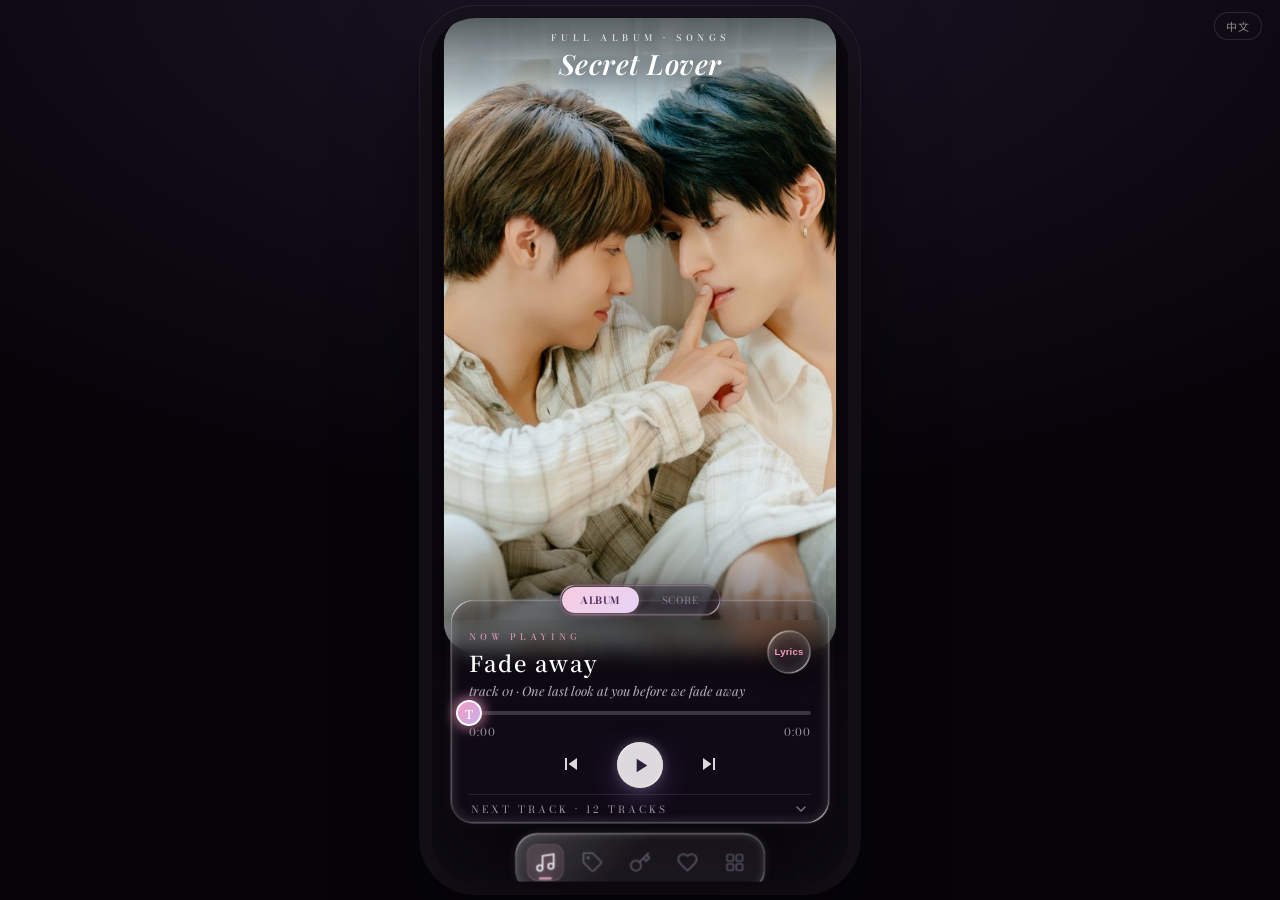
==== commit f614be18: "presence pill auto-hide 10s + softer EN lang button inset" ====
--- a/en.html
+++ b/en.html
@@ -2249,5 +2249,25 @@
 .lyrics-body *{ text-align:left!important; }
 </style>
 <style id="__nozoom">.form-input{font-size:16px!important}</style>
+<style id="__toast_top">#toast{position:fixed!important;top:calc(18px + env(safe-area-inset-top))!important;bottom:auto!important;left:50%!important;transform:translateX(-50%)!important;z-index:99999!important;max-width:86vw;text-align:center}</style>
+<script>(function(){/* __presence 在線人數 */
+var API="https://secret-lover-ost-api.anthonywen0693.workers.dev";
+var id="";try{id=localStorage.getItem("slv-cid")||"";}catch(e){}
+if(!id){id=Math.random().toString(36).slice(2,12);try{localStorage.setItem("slv-cid",id);}catch(e){}}
+var pill=null,last=0,shownCount=-1,hideTimer=null;
+function ensure(){if(pill)return pill;pill=document.createElement("div");pill.id="__presence";
+ pill.style.cssText="position:fixed;top:calc(10px + env(safe-area-inset-top));left:14px;z-index:99990;font-size:12px;letter-spacing:.4px;color:#fff;background:rgba(20,16,26,.6);border:1px solid rgba(247,184,210,.4);border-radius:99px;padding:6px 13px;backdrop-filter:blur(12px);-webkit-backdrop-filter:blur(12px);opacity:0;transition:opacity .4s;pointer-events:none;white-space:nowrap;box-shadow:0 4px 18px rgba(0,0,0,.35)";
+ document.body.appendChild(pill);return pill;}
+function showPill(n){var p=ensure();p.textContent="\uD83C\uDFA7 "+n+" \u4eba\u6b63\u5728\u4e00\u8d77\u807d";p.style.opacity="1";clearTimeout(hideTimer);hideTimer=setTimeout(function(){p.style.opacity="0";},10000);}
+function popJoin(){var f=document.createElement("div");f.textContent="\u6709\u4eba\u4e0a\u7dda\u4e00\u8d77\u807d \u2661";
+ f.style.cssText="position:fixed;top:calc(52px + env(safe-area-inset-top));left:50%;transform:translateX(-50%) translateY(-6px);z-index:99991;font-size:12.5px;color:#1a1020;background:#f7b8d2;border-radius:99px;padding:7px 16px;opacity:0;transition:opacity .3s,transform .3s;pointer-events:none;box-shadow:0 6px 20px rgba(247,184,210,.5)";
+ document.body.appendChild(f);requestAnimationFrame(function(){f.style.opacity="1";f.style.transform="translateX(-50%) translateY(0)";});
+ setTimeout(function(){f.style.opacity="0";setTimeout(function(){f.remove();},400);},2600);}
+function render(n){if(n>=2){if(n>last&&last>=1)popJoin();if(n!==shownCount){showPill(n);shownCount=n;}}else{shownCount=-1;if(pill)pill.style.opacity="0";}last=n;}
+function beat(){if(document.hidden)return;fetch(API+"/presence",{method:"POST",headers:{"Content-Type":"text/plain"},body:JSON.stringify({id:id})}).then(function(r){return r.json();}).then(function(d){if(d&&typeof d.count==="number")render(d.count);}).catch(function(){});}
+setTimeout(beat,1500);setInterval(beat,25000);
+document.addEventListener("visibilitychange",function(){if(!document.hidden)beat();});
+})();</script>
+<style id="__lang_soft">#__lang{right:18px!important;top:calc(12px + env(safe-area-inset-top))!important;color:rgba(255,255,255,.5)!important;background:rgba(20,16,26,.32)!important;border-color:rgba(255,255,255,.12)!important;font-weight:400!important}</style>
 </body>
 </html>
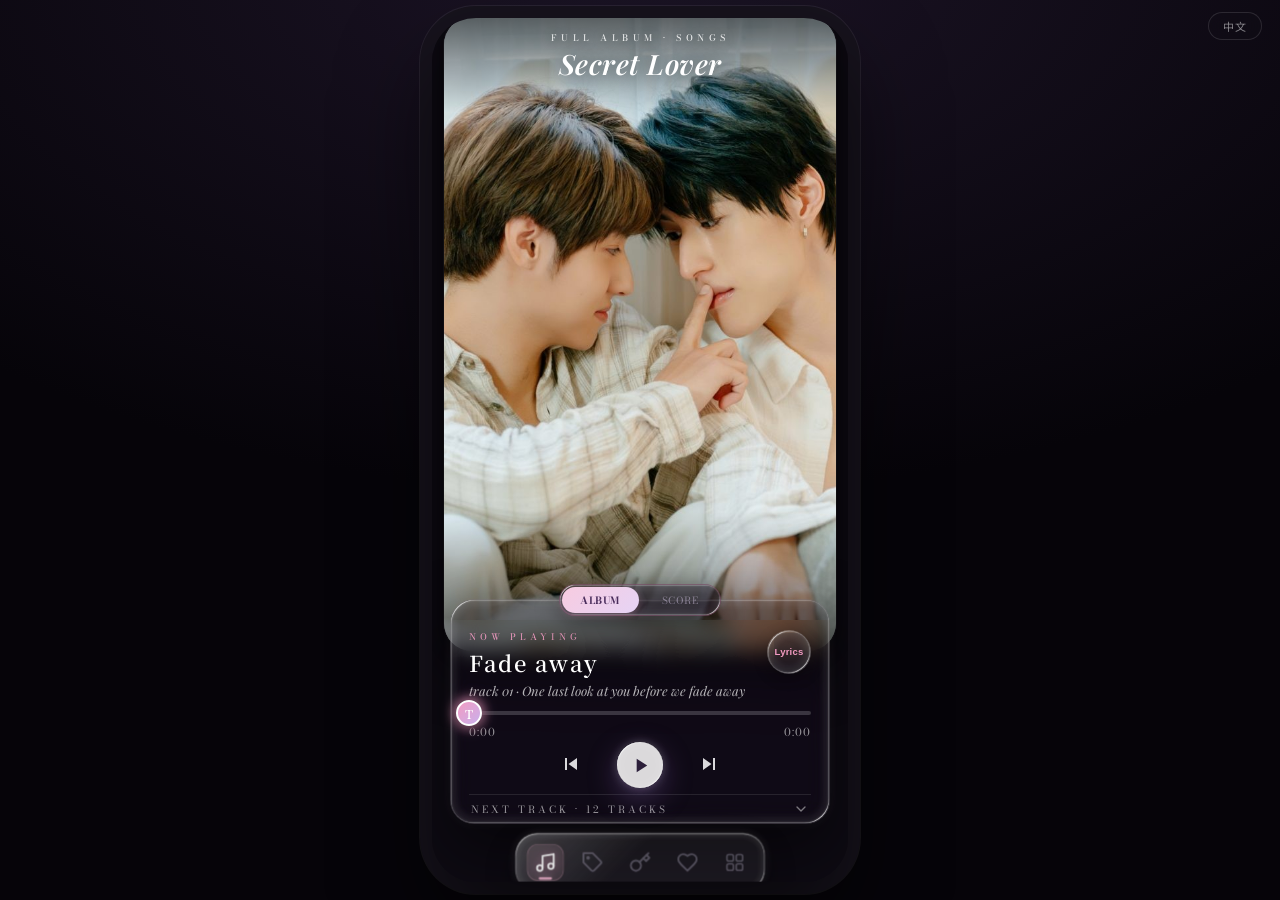
==== commit a51ff658: "lang button fixed width + centered so EN/中文 align identically" ====
--- a/en.html
+++ b/en.html
@@ -2268,6 +2268,6 @@
 setTimeout(beat,1500);setInterval(beat,25000);
 document.addEventListener("visibilitychange",function(){if(!document.hidden)beat();});
 })();</script>
-<style id="__lang_soft">#__lang{right:18px!important;top:calc(12px + env(safe-area-inset-top))!important;color:rgba(255,255,255,.5)!important;background:rgba(20,16,26,.32)!important;border-color:rgba(255,255,255,.12)!important;font-weight:400!important}</style>
+<style id="__lang_soft">#__lang{right:18px!important;top:calc(12px + env(safe-area-inset-top))!important;color:rgba(255,255,255,.5)!important;background:rgba(20,16,26,.32)!important;border-color:rgba(255,255,255,.12)!important;font-weight:400!important;min-width:54px!important;text-align:center!important;box-sizing:border-box!important;padding-left:0!important;padding-right:0!important}</style>
 </body>
 </html>
